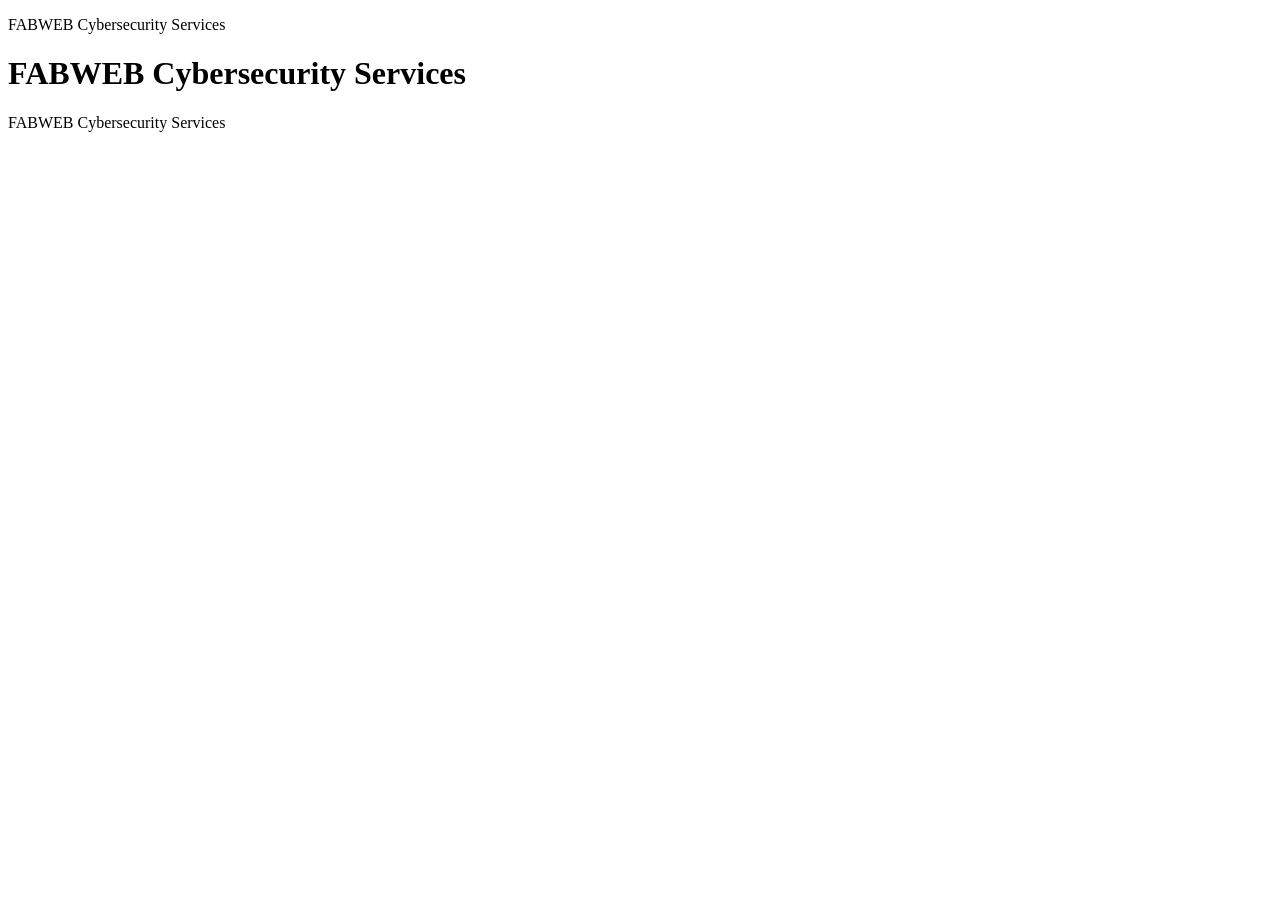
==== index.html @ 827e3383 "Create base structure for home and application pages" ====
<!DOCTYPE html>
<html lang="en">
<head>
  <meta charset="utf-8">
  <meta name="viewport" content="width=device-width, initial-scale=1">

  <title>FABWEB Cybersecurity Services | Home</title>

  <link rel="stylesheet" href="styles/styles.css">
  <link rel="stylesheet" href="styles/layout.css">
</head>

<body>

  <header>
    <p>FABWEB Cybersecurity Services</p>
  </header>

  <main>
    <h1>FABWEB Cybersecurity Services</h1>
  </main>

  <footer>
    <p>FABWEB Cybersecurity Services</p>
  </footer>

</body>
</html>
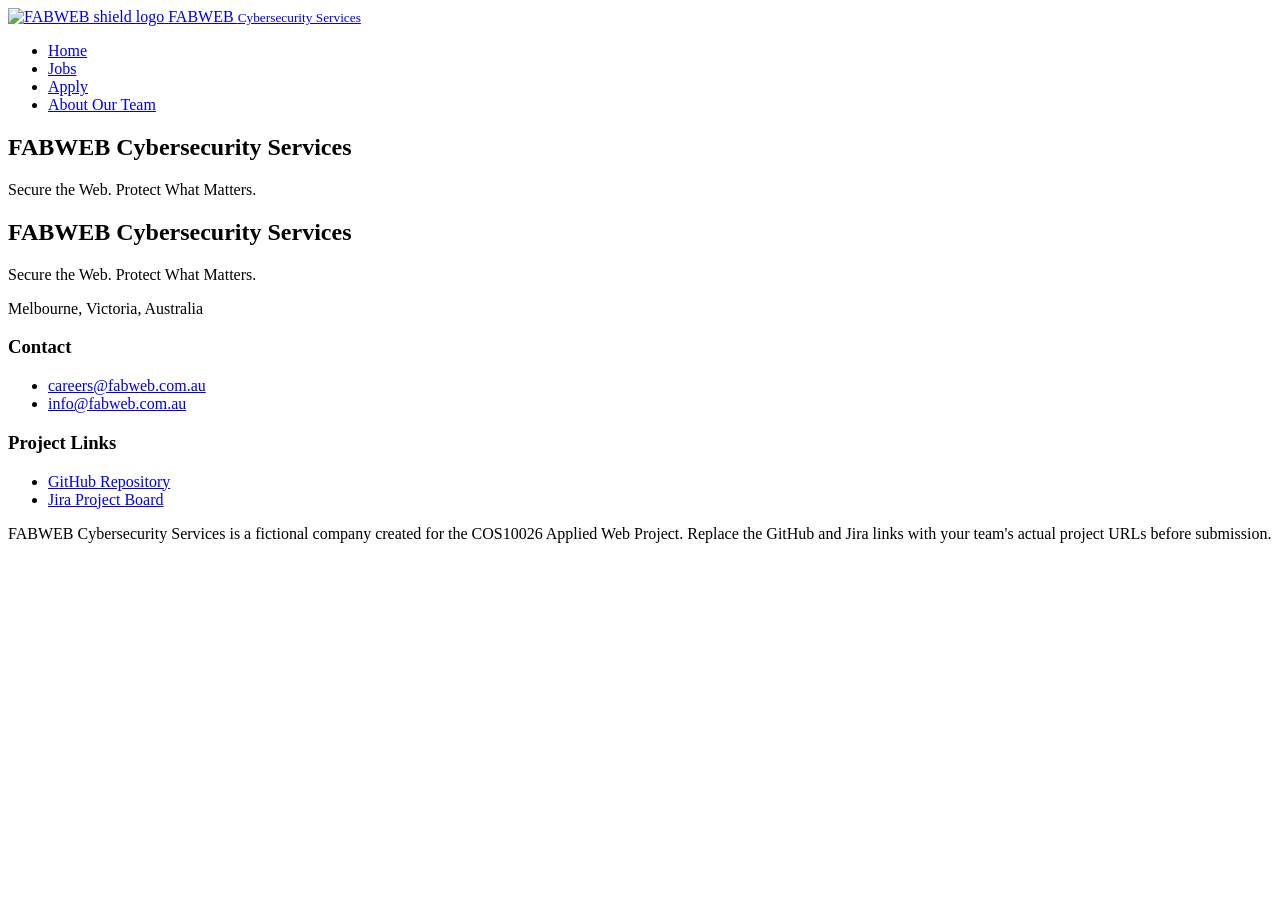
==== commit 5489e78a: "add shared FABWEB navigation header and footer" ====
--- a/index.html
+++ b/index.html
@@ -3,26 +3,67 @@
 <head>
   <meta charset="utf-8">
   <meta name="viewport" content="width=device-width, initial-scale=1">
-
+  <meta name="description" content="FABWEB Cybersecurity Services recruitment website for cybersecurity careers in Melbourne.">
   <title>FABWEB Cybersecurity Services | Home</title>
-
   <link rel="stylesheet" href="styles/styles.css">
   <link rel="stylesheet" href="styles/layout.css">
 </head>
+<body>
+  <header class="site-header">
+    <div class="container header-inner">
+      <a class="brand" href="index.html" aria-label="FABWEB Cybersecurity Services home">
+        <img src="assets/logo.svg" alt="FABWEB shield logo">
+        <span class="brand-text">FABWEB <small>Cybersecurity Services</small></span>
+      </a>
 
-<body>
-
-  <header>
-    <p>FABWEB Cybersecurity Services</p>
+      <nav class="primary-nav" aria-label="Primary navigation">
+        <ul>
+          <li><a href="index.html" aria-current="page">Home</a></li>
+          <li><a href="jobs.html">Jobs</a></li>
+          <li><a href="apply.html">Apply</a></li>
+          <li><a href="about.html">About Our Team</a></li>
+        </ul>
+      </nav>
+    </div>
   </header>
 
-  <main>
-    <h1>FABWEB Cybersecurity Services</h1>
+  <main id="main-content">
+    <section class="section">
+      <div class="container">
+        <h1>FABWEB Cybersecurity Services</h1>
+        <p>Secure the Web. Protect What Matters.</p>
+      </div>
+    </section>
   </main>
 
-  <footer>
-    <p>FABWEB Cybersecurity Services</p>
+  <footer class="site-footer">
+    <div class="container">
+      <div class="footer-grid">
+        <section>
+          <h2>FABWEB Cybersecurity Services</h2>
+          <p>Secure the Web. Protect What Matters.</p>
+          <p>Melbourne, Victoria, Australia</p>
+        </section>
+
+        <section>
+          <h3>Contact</h3>
+          <ul>
+            <li><a href="mailto:careers@fabweb.com.au">careers@fabweb.com.au</a></li>
+            <li><a href="mailto:info@fabweb.com.au">info@fabweb.com.au</a></li>
+          </ul>
+        </section>
+
+        <section>
+          <h3>Project Links</h3>
+          <ul>
+            <li><a href="https://github.com/" target="_blank" rel="noopener">GitHub Repository</a></li>
+            <li><a href="https://www.atlassian.com/software/jira" target="_blank" rel="noopener">Jira Project Board</a></li>
+          </ul>
+        </section>
+      </div>
+
+      <p class="footer-note">FABWEB Cybersecurity Services is a fictional company created for the COS10026 Applied Web Project. Replace the GitHub and Jira links with your team's actual project URLs before submission.</p>
+    </div>
   </footer>
-
 </body>
-</html>+</html>
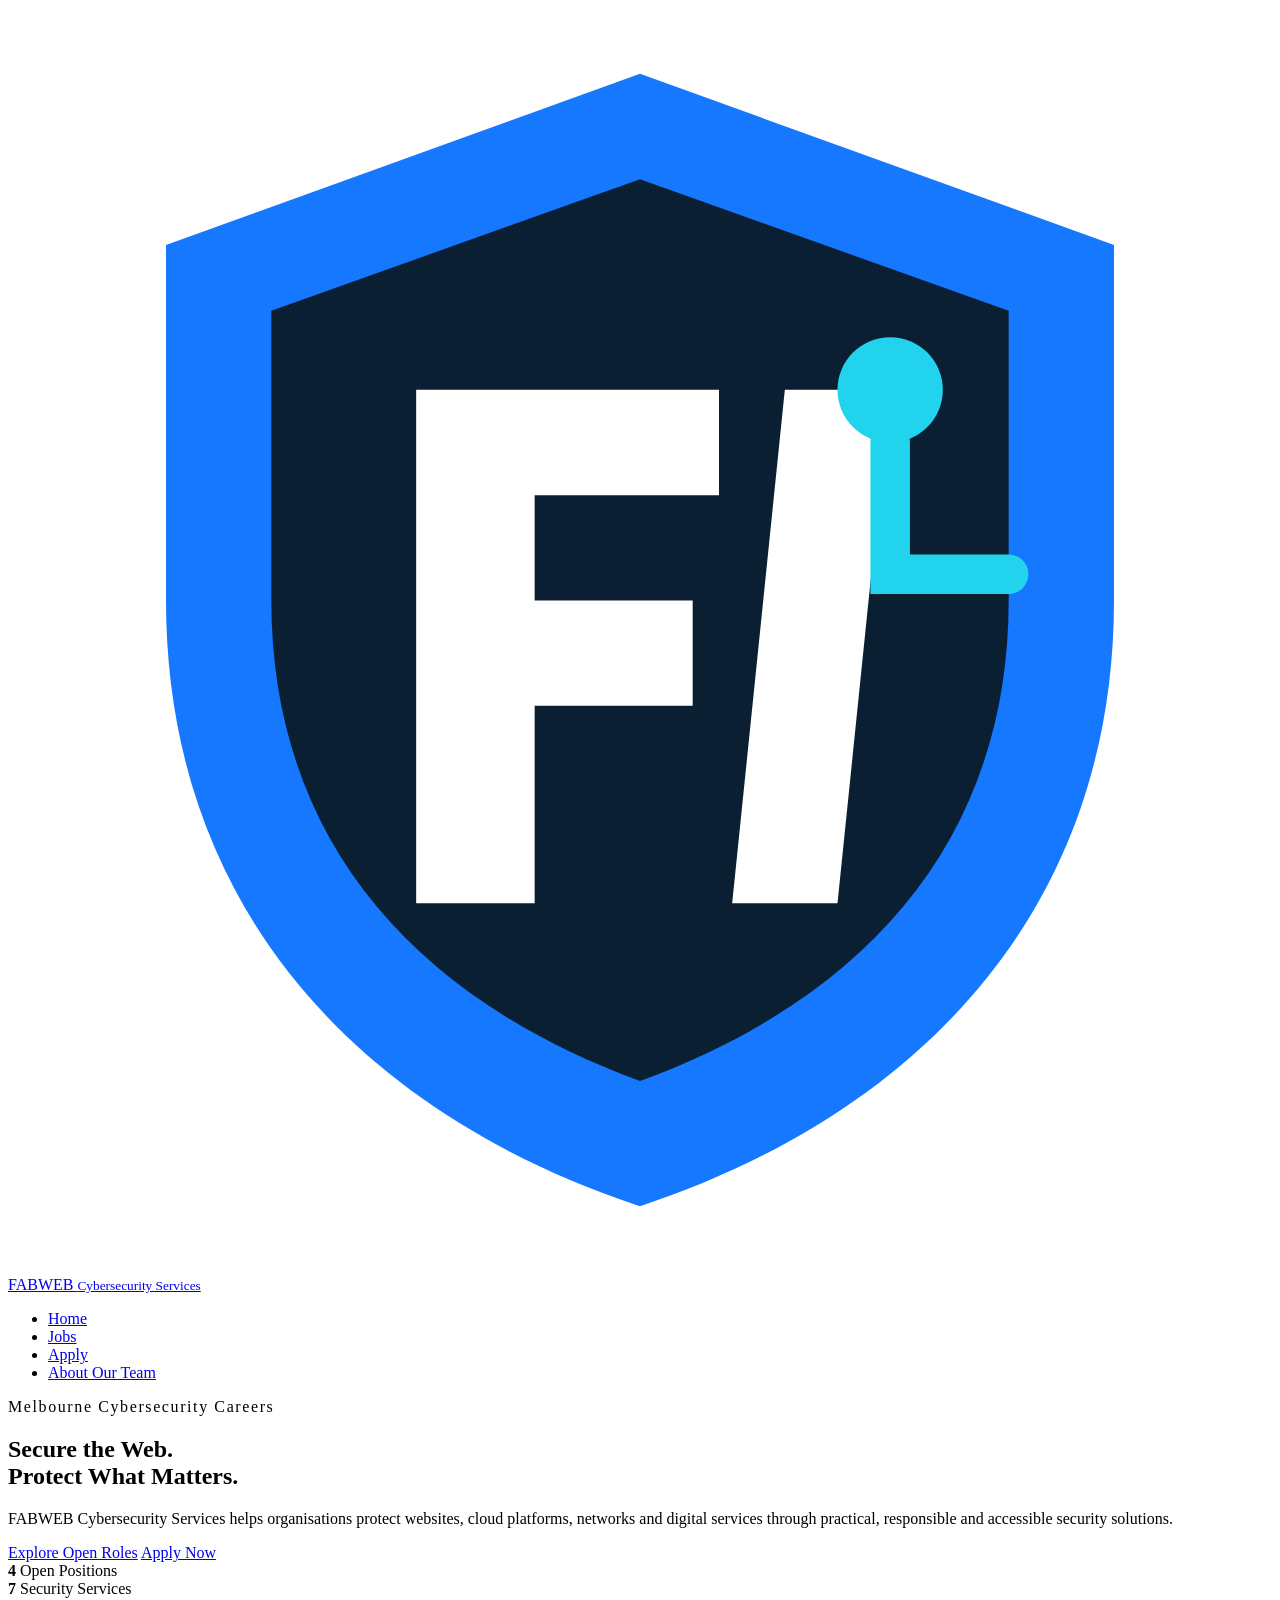
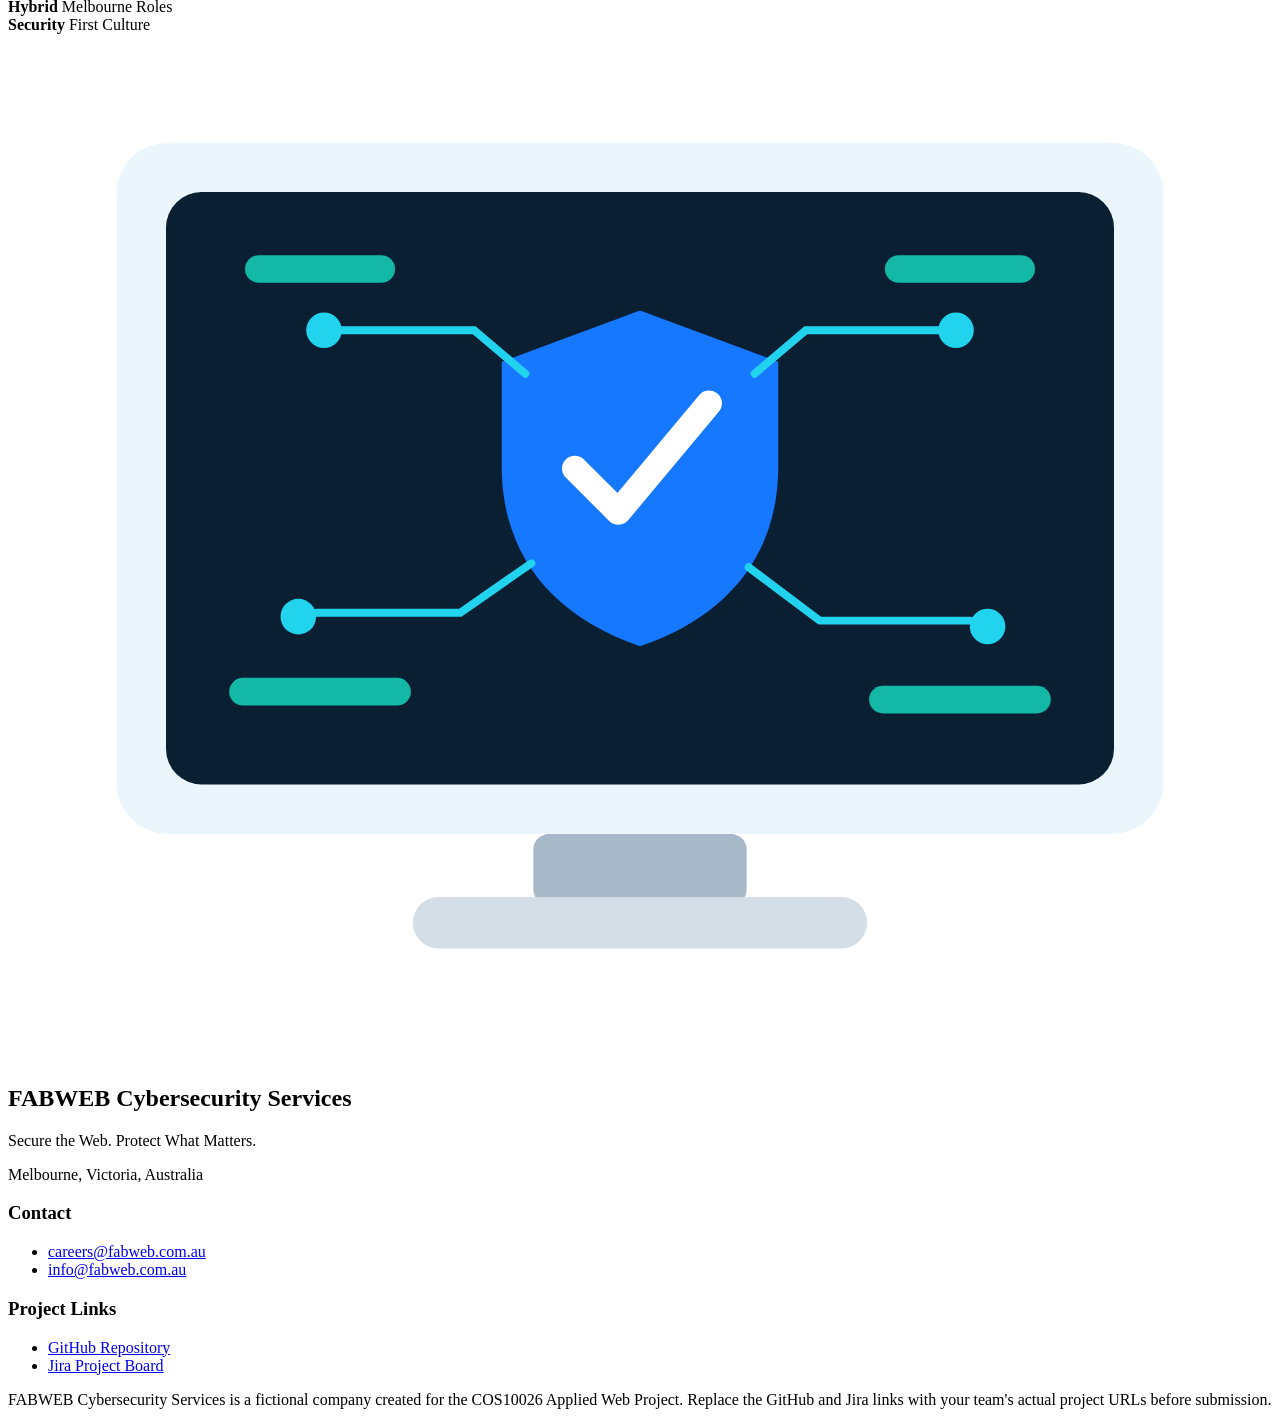
==== commit 816ba79d: "build FABWEB homepage hero, logo, base structure for css files and recruitment introduction" ====
--- a/index.html
+++ b/index.html
@@ -7,6 +7,10 @@
   <title>FABWEB Cybersecurity Services | Home</title>
   <link rel="stylesheet" href="styles/styles.css">
   <link rel="stylesheet" href="styles/layout.css">
+  <style>
+    /* Embedded CSS demonstration required by the assessment. */
+    .home-highlight { border-top: 4px solid #22D3EE; }
+  </style>
 </head>
 <body>
   <header class="site-header">
@@ -28,10 +32,29 @@
   </header>
 
   <main id="main-content">
-    <section class="section">
-      <div class="container">
-        <h1>FABWEB Cybersecurity Services</h1>
-        <p>Secure the Web. Protect What Matters.</p>
+    <section class="hero" aria-labelledby="hero-title">
+      <div class="container hero-grid">
+        <div class="hero-content">
+          <p class="eyebrow" style="letter-spacing: 0.1em;">Melbourne Cybersecurity Careers</p>
+          <h1 id="hero-title">Secure the Web.<br>Protect What Matters.</h1>
+          <p>FABWEB Cybersecurity Services helps organisations protect websites, cloud platforms, networks and digital services through practical, responsible and accessible security solutions.</p>
+
+          <div class="hero-actions">
+            <a class="button" href="jobs.html">Explore Open Roles</a>
+            <a class="button secondary" href="apply.html">Apply Now</a>
+          </div>
+
+          <div class="stats" aria-label="FABWEB recruitment highlights">
+            <div class="stat"><strong>4</strong> Open Positions</div>
+            <div class="stat"><strong>7</strong> Security Services</div>
+            <div class="stat"><strong>Hybrid</strong> Melbourne Roles</div>
+            <div class="stat"><strong>Security</strong> First Culture</div>
+          </div>
+        </div>
+
+        <div class="hero-visual">
+          <img src="assets/hero-cybersecurity.svg" alt="Cybersecurity monitor showing a shield and connected security nodes">
+        </div>
       </div>
     </section>
   </main>
--- a/styles/styles.css
+++ b/styles/styles.css
@@ -0,0 +1,34 @@
+/*
+  FABWEB Cybersecurity Services — styles.css
+  Visual styles: colours, typography, borders, backgrounds and effects.
+*/
+
+/* =========================================================
+   1. GENERAL
+   ========================================================= */
+
+
+
+/* =========================================================
+   2. INDEX.HTML ONLY
+   ========================================================= */
+
+
+
+/* =========================================================
+   3. JOBS.HTML ONLY
+   ========================================================= */
+
+
+
+/* =========================================================
+   4. APPLY.HTML ONLY
+   ========================================================= */
+
+
+
+/* =========================================================
+   5. ABOUT.HTML ONLY
+   ========================================================= */
+
+
--- a/styles/layout.css
+++ b/styles/layout.css
@@ -0,0 +1,34 @@
+/*
+  FABWEB Cybersecurity Services — layout.css
+  Layout styles: sizing, spacing, positioning, Grid/Flexbox and responsive rules.
+*/
+
+/* =========================================================
+   1. GENERAL
+   ========================================================= */
+
+
+
+/* =========================================================
+   2. INDEX.HTML ONLY
+   ========================================================= */
+
+
+
+/* =========================================================
+   3. JOBS.HTML ONLY
+   ========================================================= */
+
+
+
+/* =========================================================
+   4. APPLY.HTML ONLY
+   ========================================================= */
+
+
+
+/* =========================================================
+   5. ABOUT.HTML ONLY
+   ========================================================= */
+
+
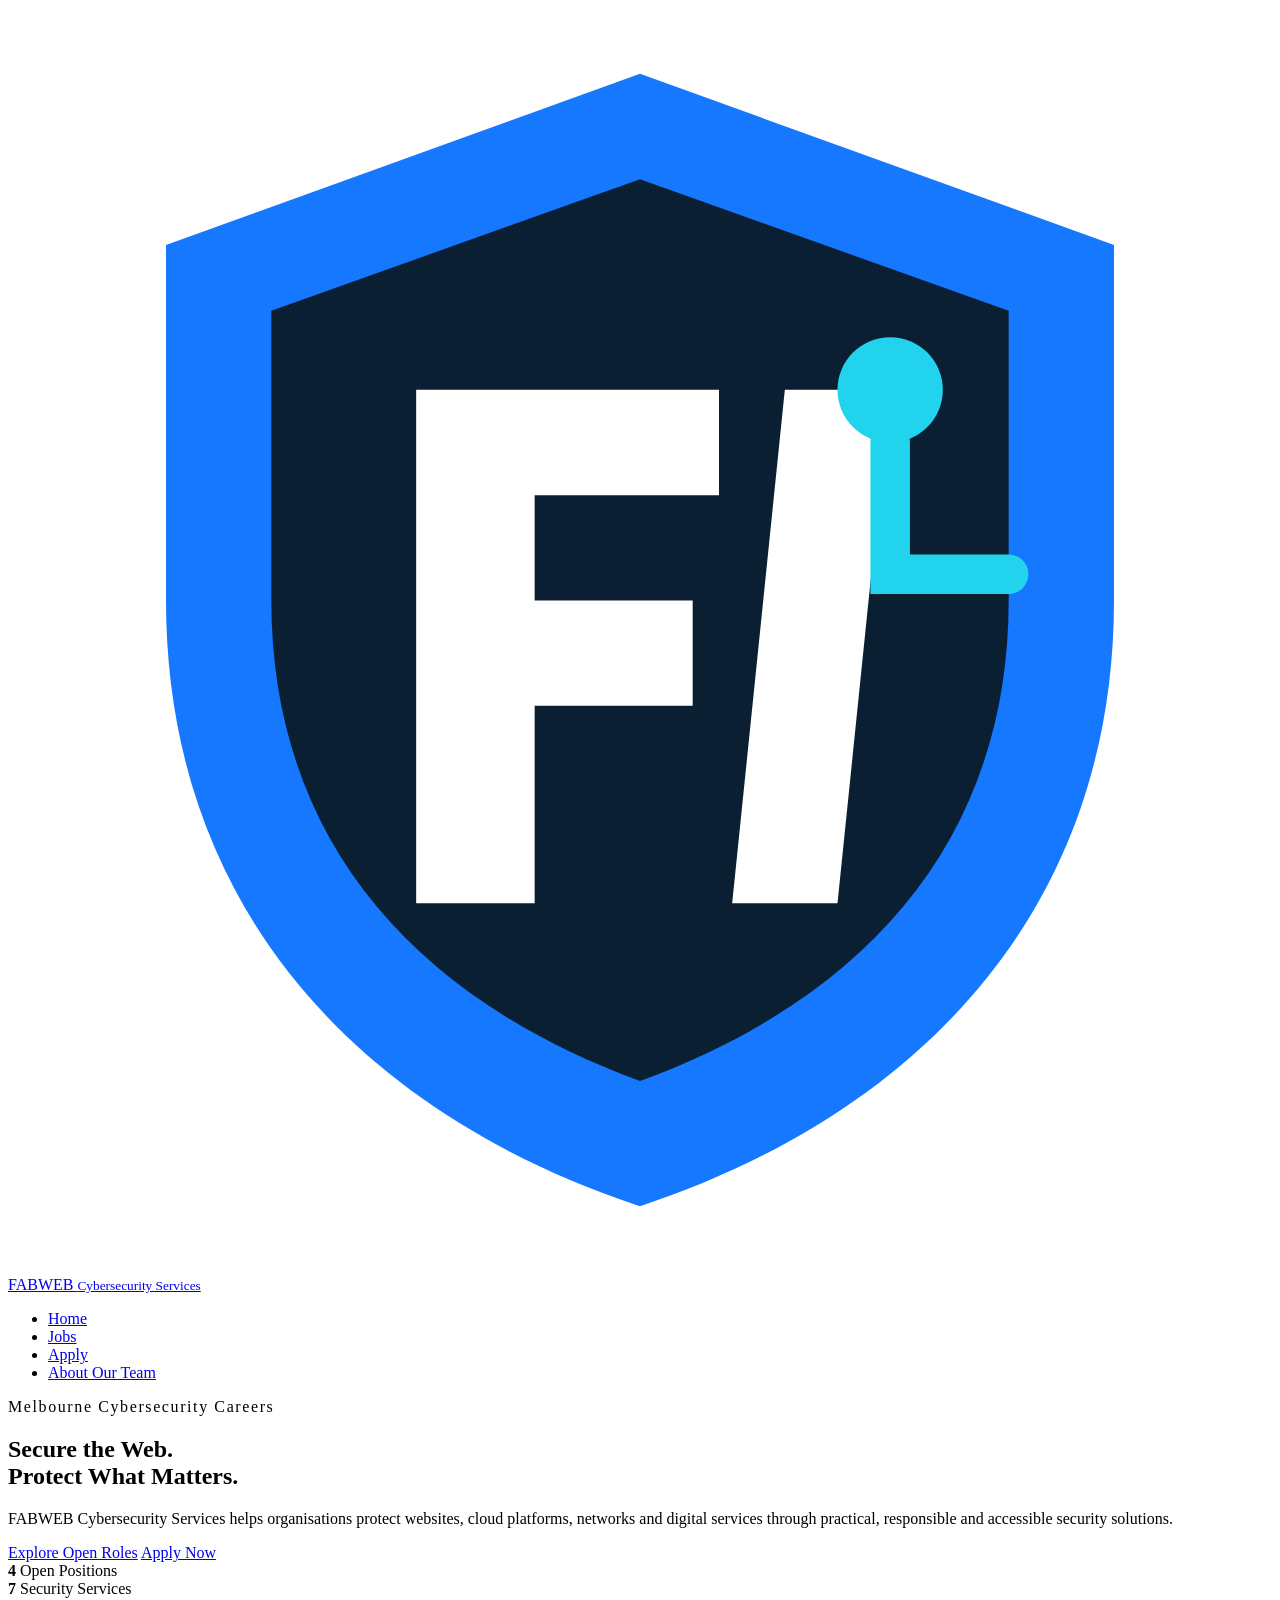
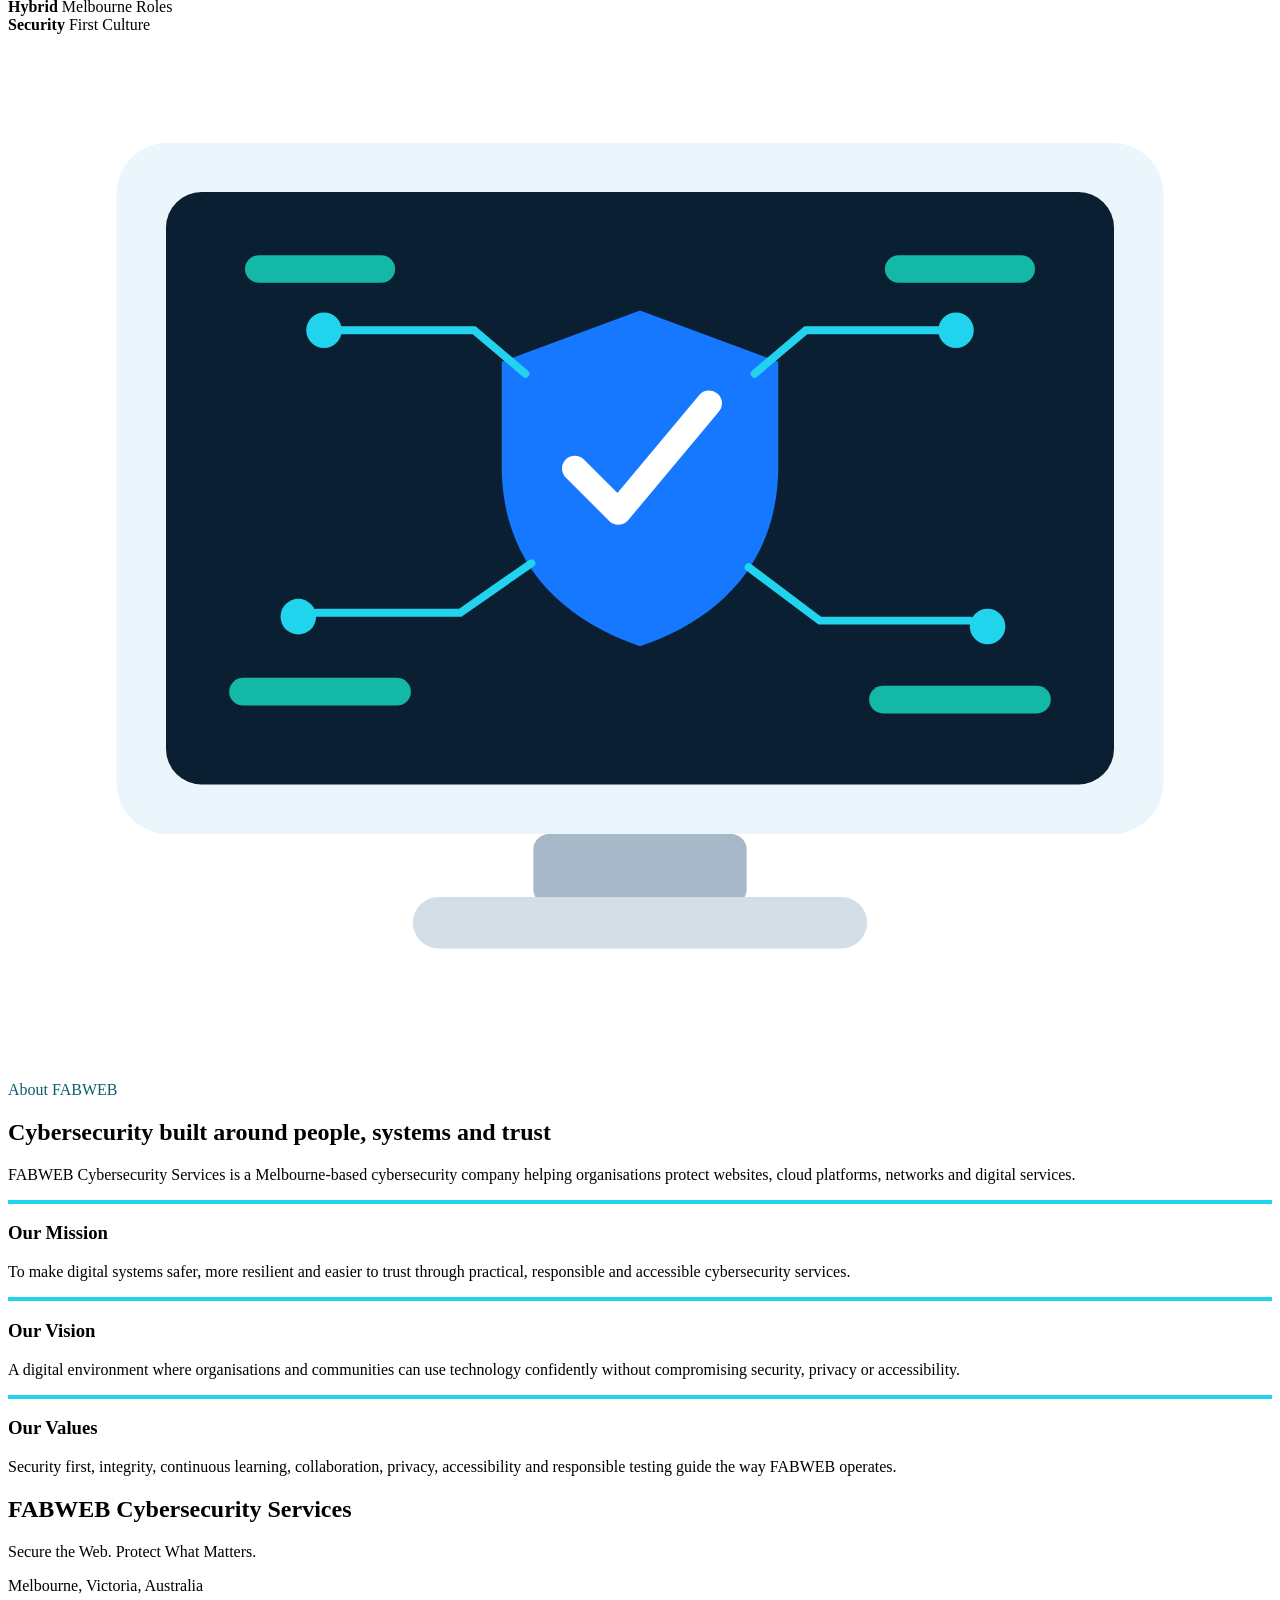
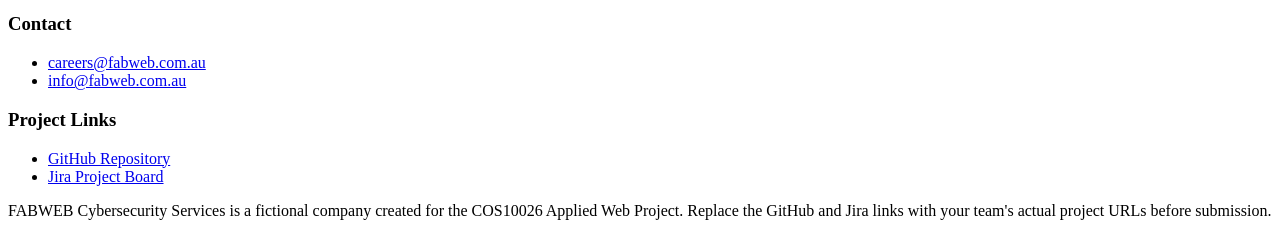
==== commit fe3138a6: "add FABWEB company mission vision and core values" ====
--- a/index.html
+++ b/index.html
@@ -57,6 +57,33 @@
         </div>
       </div>
     </section>
+
+    <section class="section" aria-labelledby="about-fabweb-title">
+      <div class="container">
+        <div class="section-heading">
+          <p class="eyebrow" style="color: #0B5E6B;">About FABWEB</p>
+          <h2 id="about-fabweb-title">Cybersecurity built around people, systems and trust</h2>
+          <p>FABWEB Cybersecurity Services is a Melbourne-based cybersecurity company helping organisations protect websites, cloud platforms, networks and digital services.</p>
+        </div>
+
+        <div class="cards">
+          <article class="card home-highlight">
+            <h3>Our Mission</h3>
+            <p>To make digital systems safer, more resilient and easier to trust through practical, responsible and accessible cybersecurity services.</p>
+          </article>
+
+          <article class="card home-highlight">
+            <h3>Our Vision</h3>
+            <p>A digital environment where organisations and communities can use technology confidently without compromising security, privacy or accessibility.</p>
+          </article>
+
+          <article class="card home-highlight">
+            <h3>Our Values</h3>
+            <p>Security first, integrity, continuous learning, collaboration, privacy, accessibility and responsible testing guide the way FABWEB operates.</p>
+          </article>
+        </div>
+      </div>
+    </section>
   </main>
 
   <footer class="site-footer">
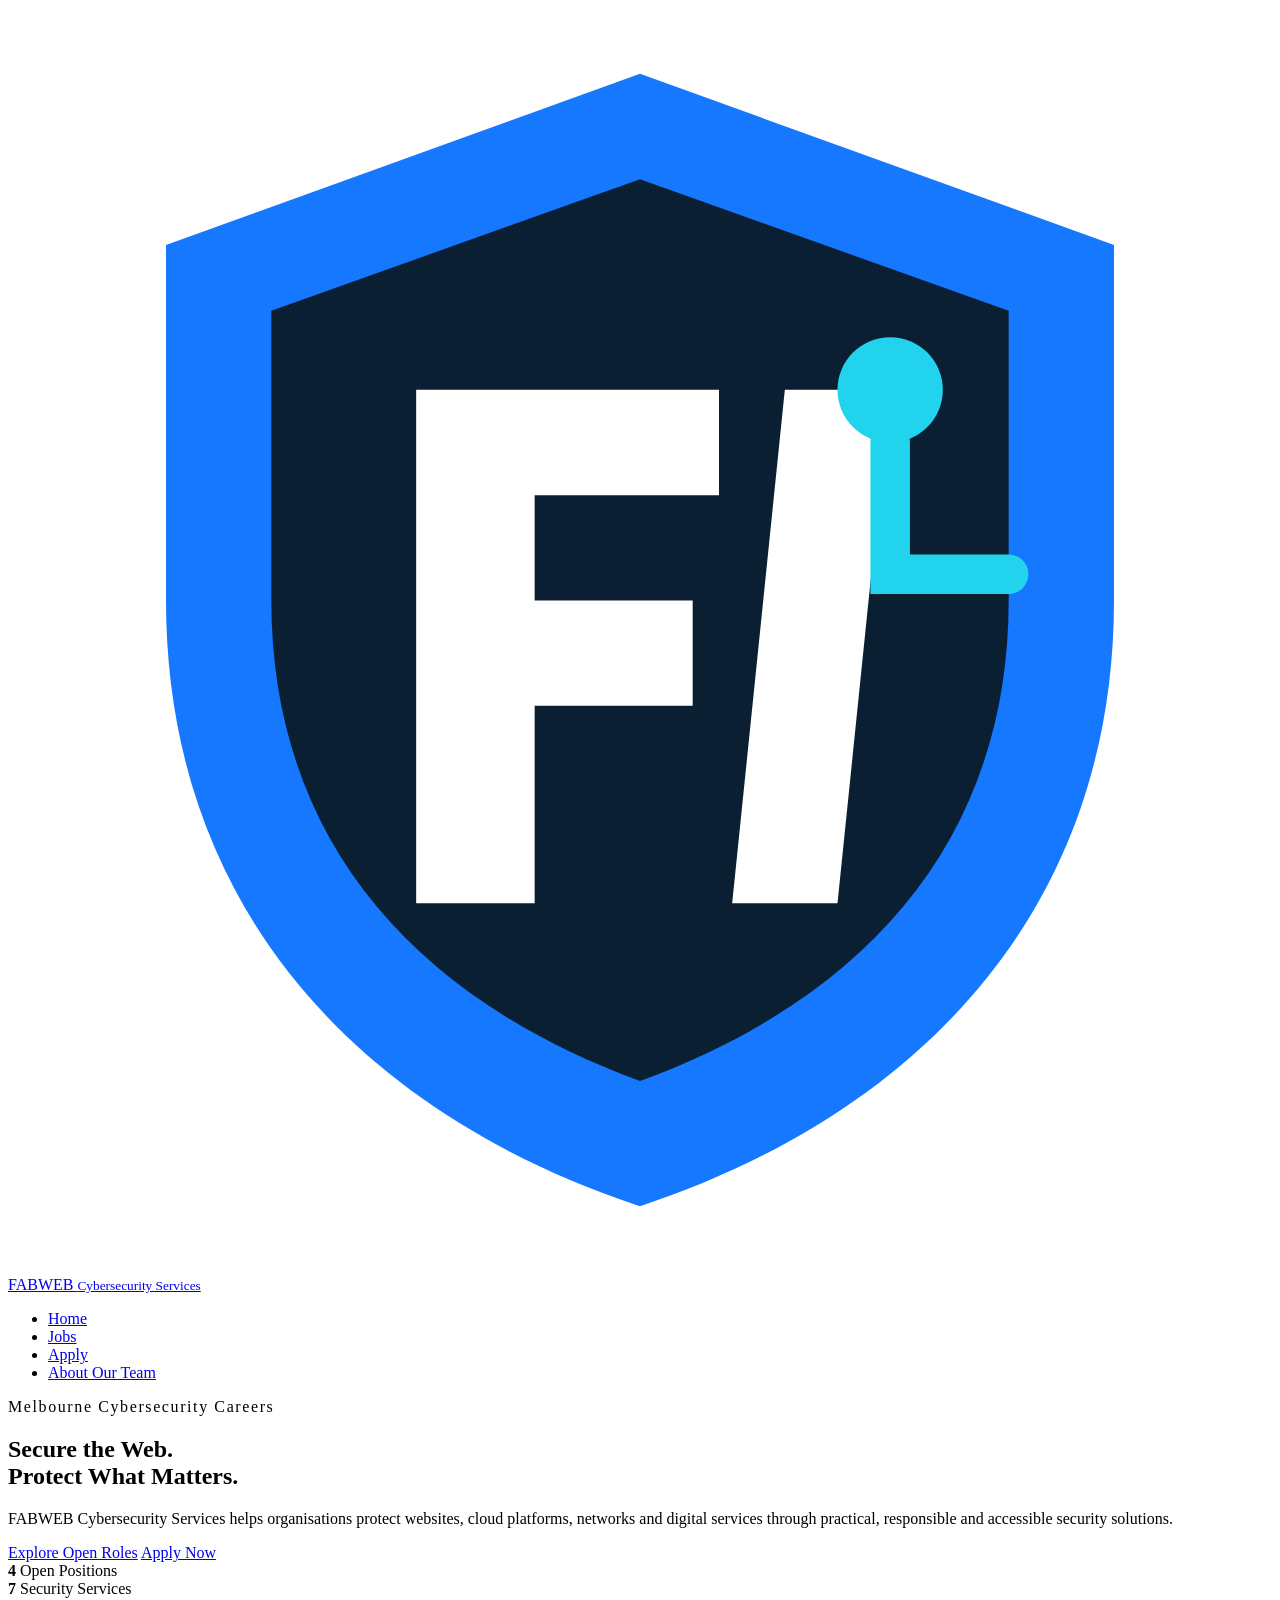
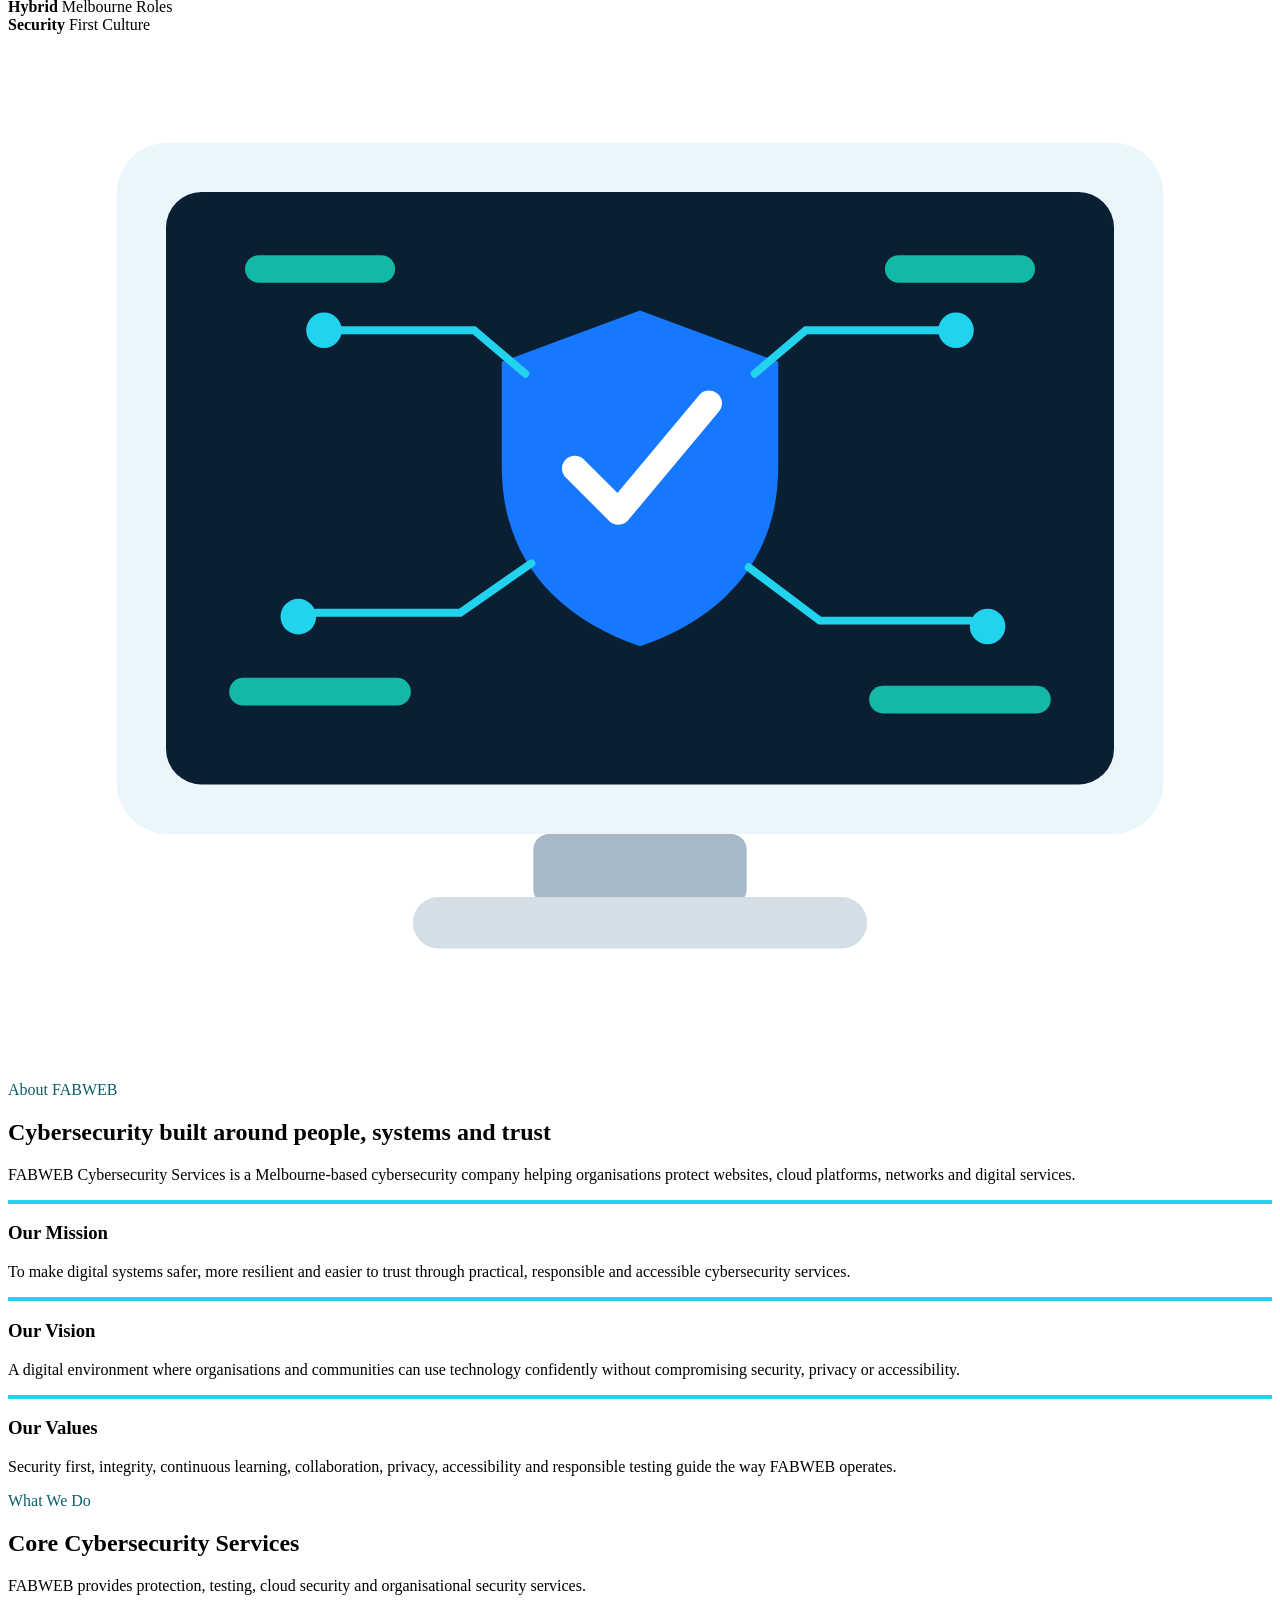
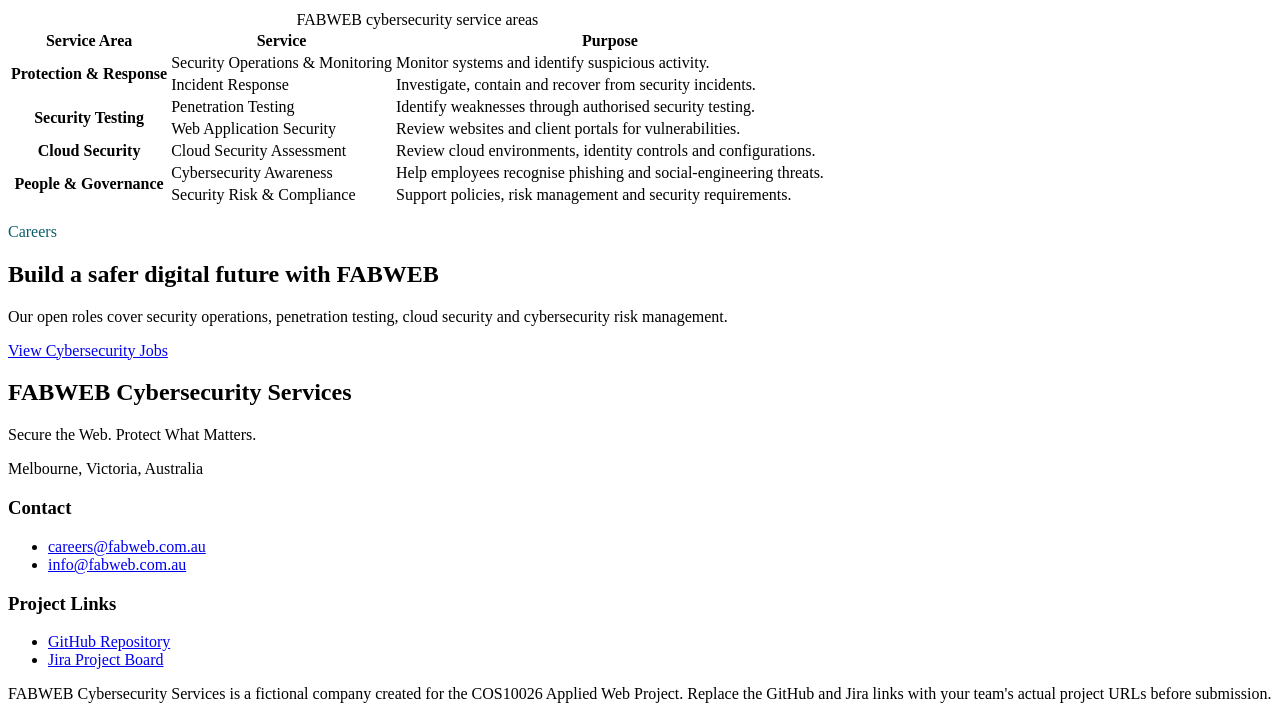
==== commit 96bceffa: "add cybersecurity services table and careers section" ====
--- a/index.html
+++ b/index.html
@@ -84,6 +84,74 @@
         </div>
       </div>
     </section>
+
+    <section class="section alt" aria-labelledby="services-title">
+      <div class="container">
+        <div class="section-heading">
+          <p class="eyebrow" style="color: #0B5E6B;">What We Do</p>
+          <h2 id="services-title">Core Cybersecurity Services</h2>
+          <p>FABWEB provides protection, testing, cloud security and organisational security services.</p>
+        </div>
+
+        <div class="table-wrap">
+          <table>
+            <caption>FABWEB cybersecurity service areas</caption>
+            <thead>
+              <tr>
+                <th scope="col">Service Area</th>
+                <th scope="col">Service</th>
+                <th scope="col">Purpose</th>
+              </tr>
+            </thead>
+            <tbody>
+              <tr>
+                <th scope="rowgroup" rowspan="2">Protection &amp; Response</th>
+                <td>Security Operations &amp; Monitoring</td>
+                <td>Monitor systems and identify suspicious activity.</td>
+              </tr>
+              <tr>
+                <td>Incident Response</td>
+                <td>Investigate, contain and recover from security incidents.</td>
+              </tr>
+              <tr>
+                <th scope="rowgroup" rowspan="2">Security Testing</th>
+                <td>Penetration Testing</td>
+                <td>Identify weaknesses through authorised security testing.</td>
+              </tr>
+              <tr>
+                <td>Web Application Security</td>
+                <td>Review websites and client portals for vulnerabilities.</td>
+              </tr>
+              <tr>
+                <th scope="row">Cloud Security</th>
+                <td>Cloud Security Assessment</td>
+                <td>Review cloud environments, identity controls and configurations.</td>
+              </tr>
+              <tr>
+                <th scope="rowgroup" rowspan="2">People &amp; Governance</th>
+                <td>Cybersecurity Awareness</td>
+                <td>Help employees recognise phishing and social-engineering threats.</td>
+              </tr>
+              <tr>
+                <td>Security Risk &amp; Compliance</td>
+                <td>Support policies, risk management and security requirements.</td>
+              </tr>
+            </tbody>
+          </table>
+        </div>
+      </div>
+    </section>
+
+    <section class="section" aria-labelledby="careers-title">
+      <div class="container">
+        <div class="section-heading">
+          <p class="eyebrow" style="color: #0B5E6B;">Careers</p>
+          <h2 id="careers-title">Build a safer digital future with FABWEB</h2>
+          <p>Our open roles cover security operations, penetration testing, cloud security and cybersecurity risk management.</p>
+        </div>
+        <a class="button" href="jobs.html">View Cybersecurity Jobs</a>
+      </div>
+    </section>
   </main>
 
   <footer class="site-footer">
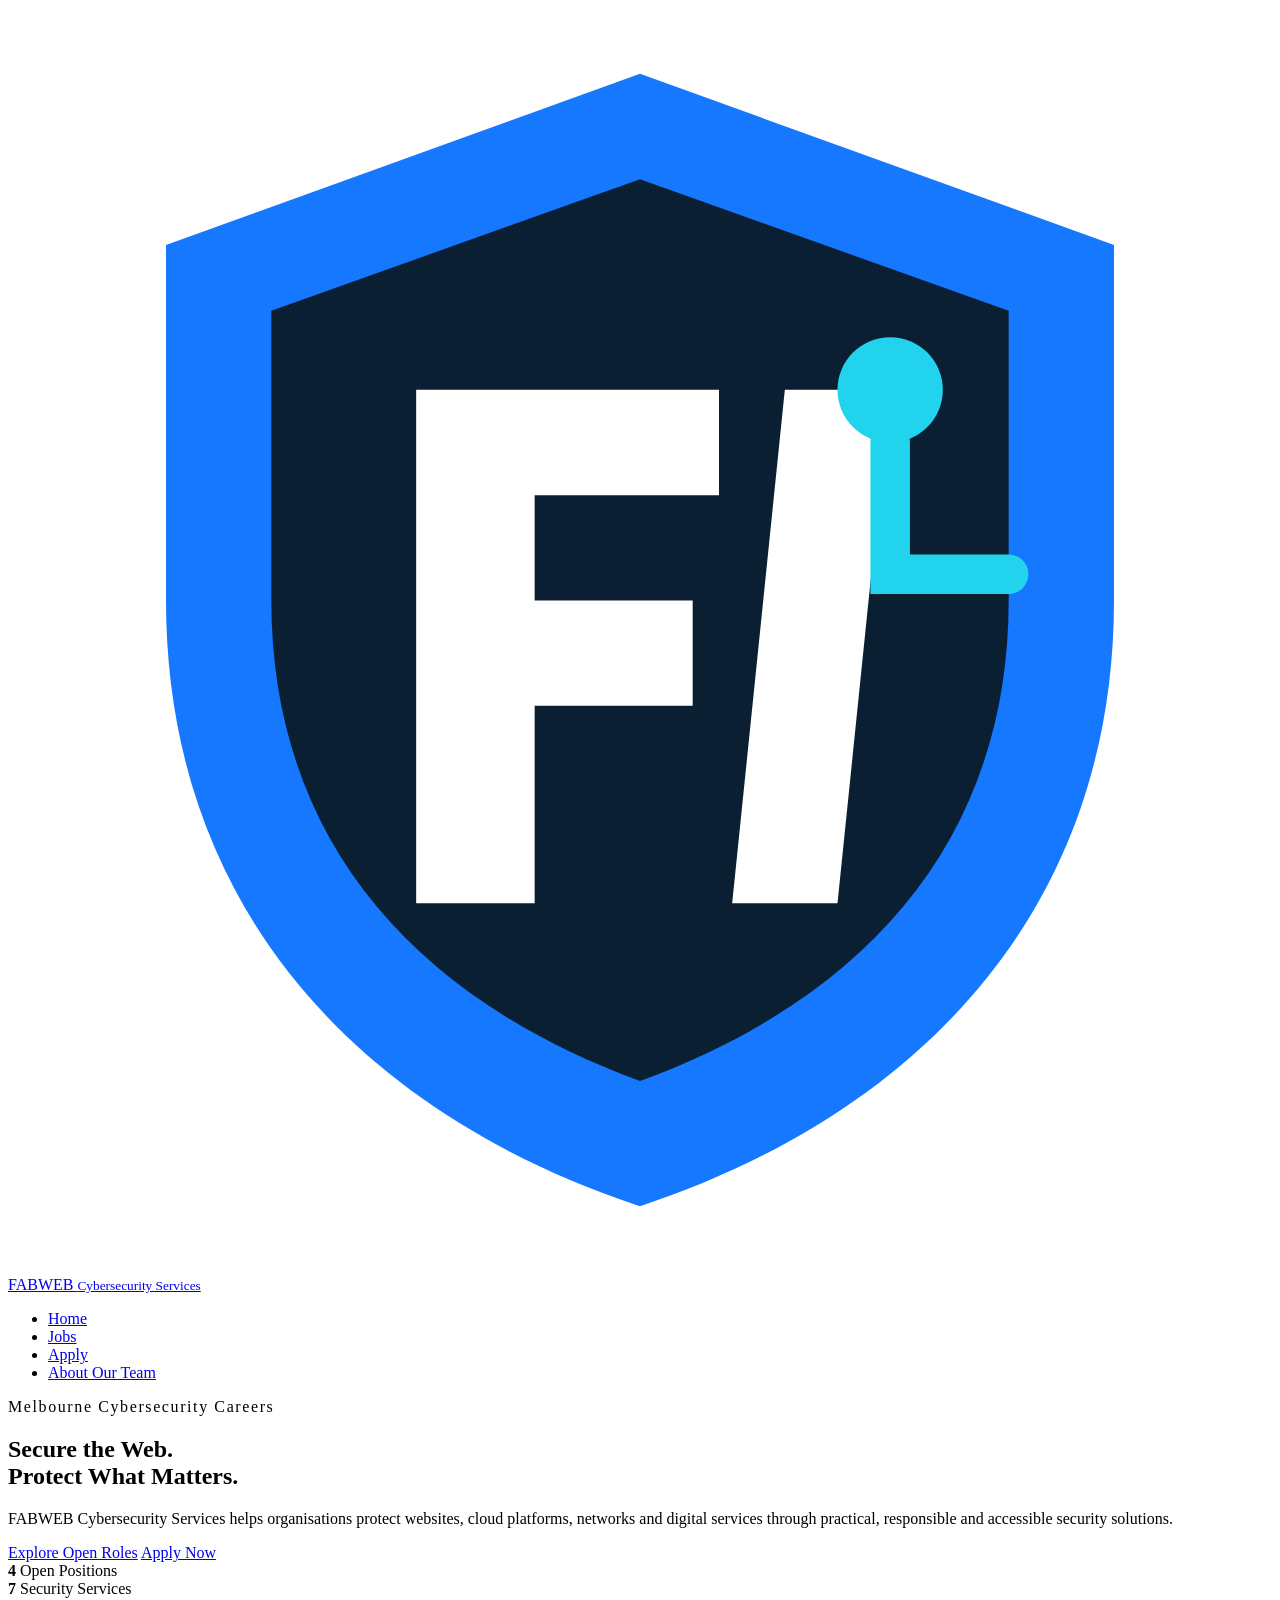
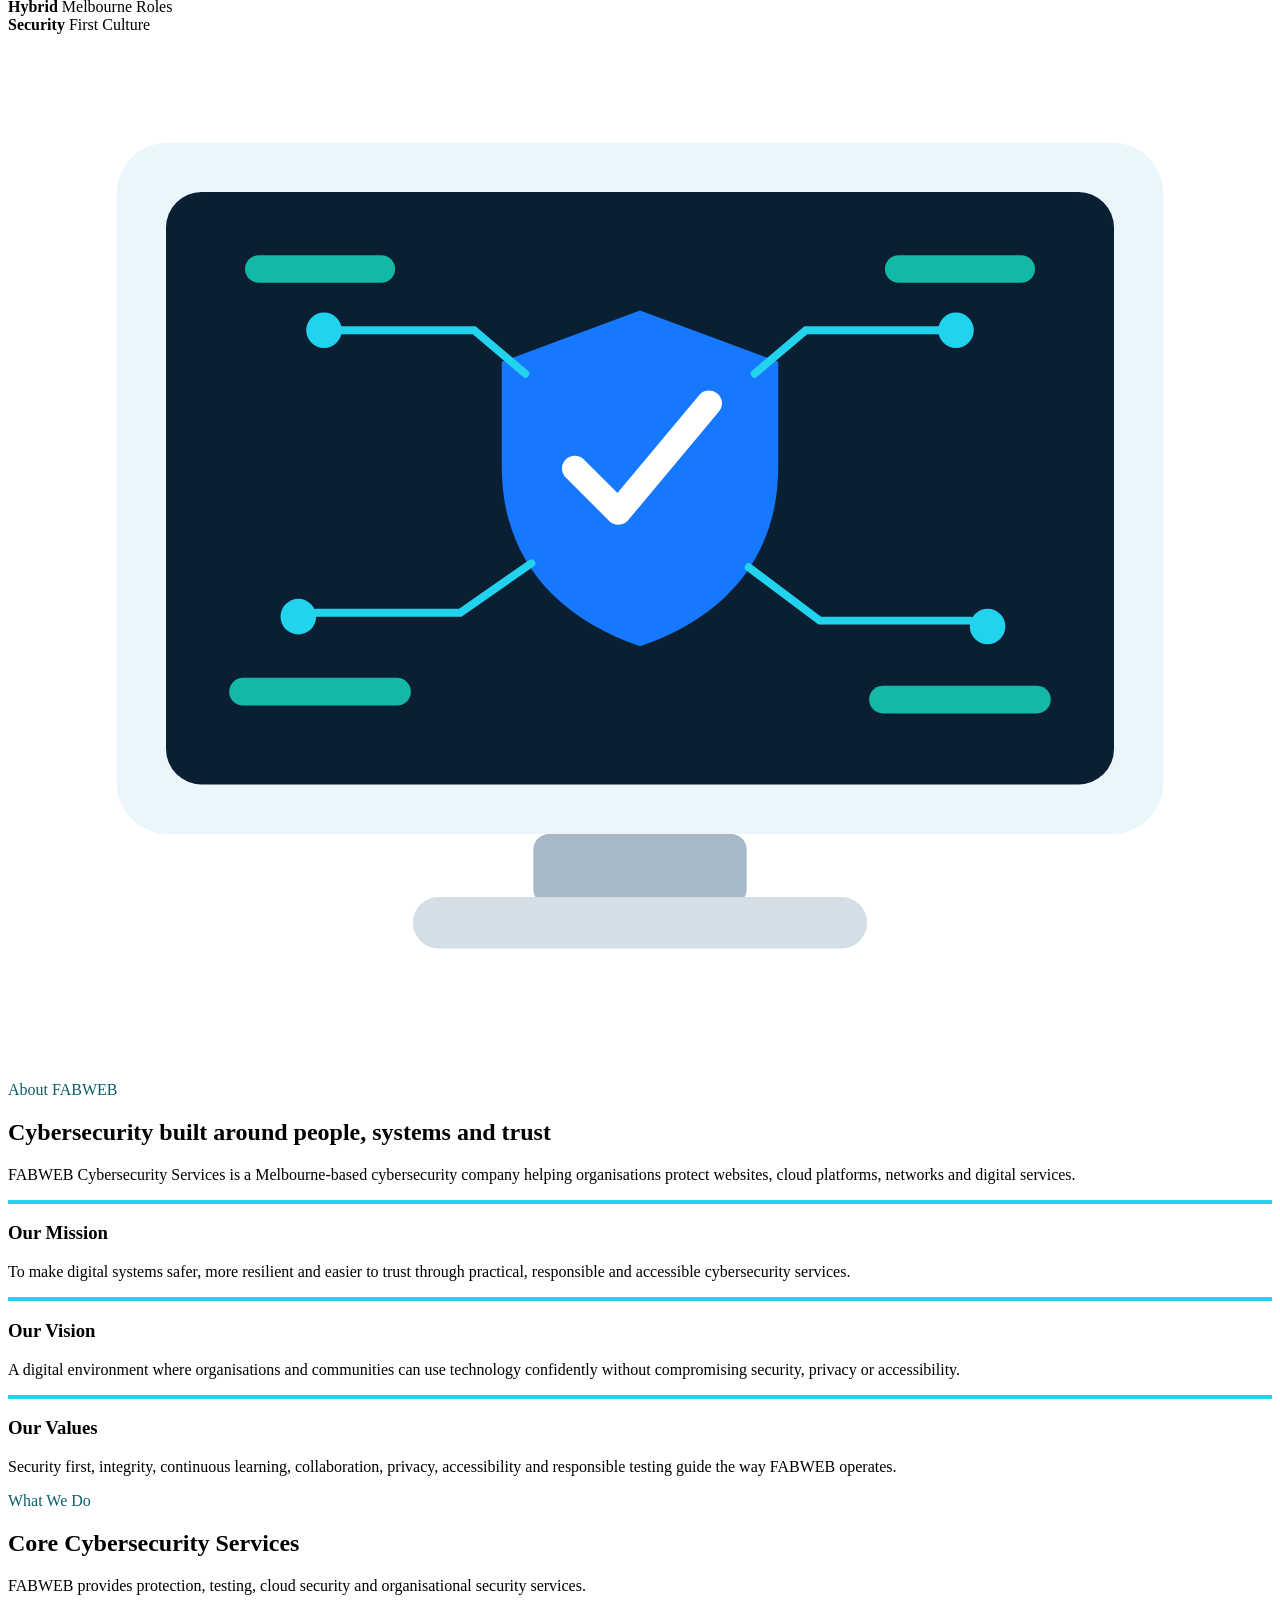
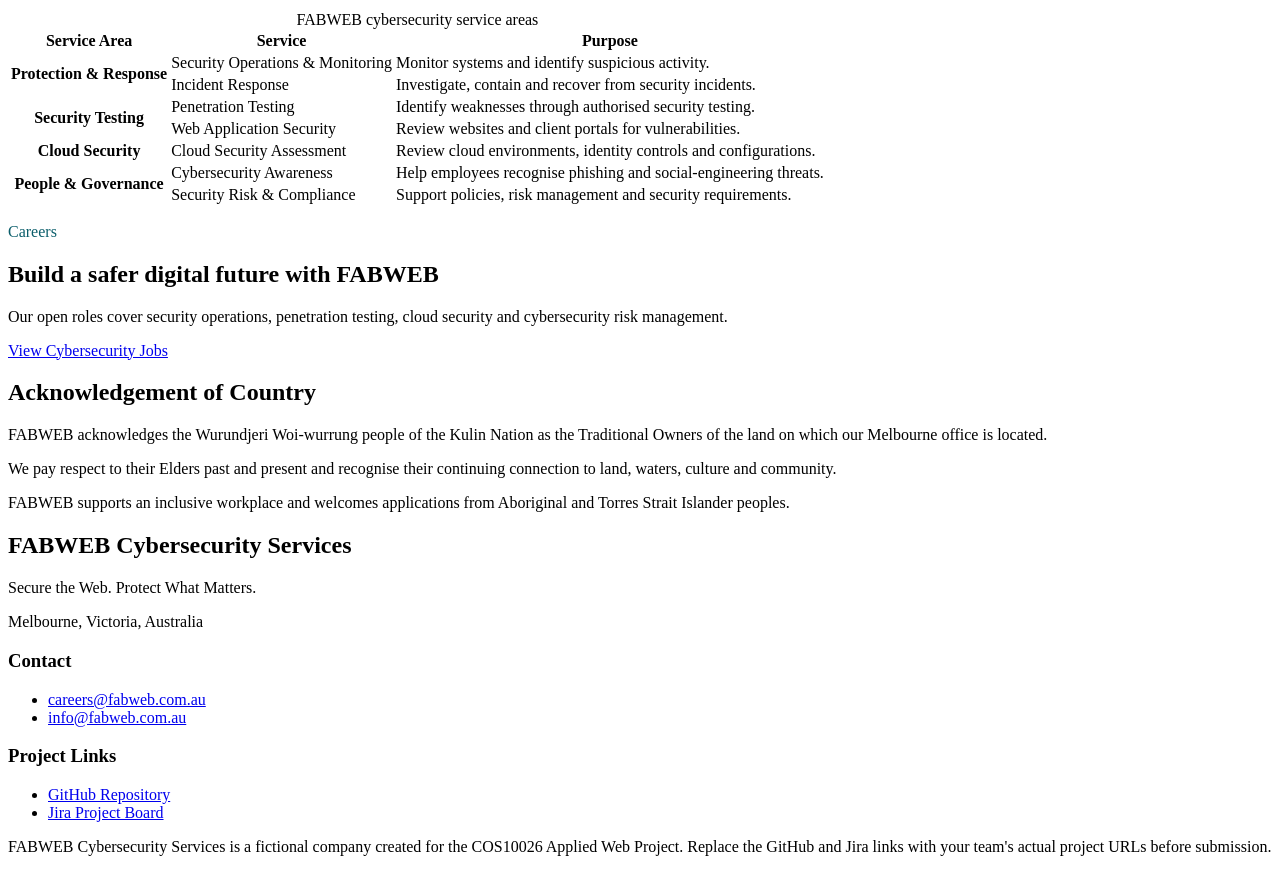
==== commit 6f3406ce: "add acknowledgement of country and inclusive employment statement" ====
--- a/index.html
+++ b/index.html
@@ -152,6 +152,17 @@
         <a class="button" href="jobs.html">View Cybersecurity Jobs</a>
       </div>
     </section>
+
+    <section class="section alt" aria-labelledby="ack-title">
+      <div class="container">
+        <div class="acknowledgement">
+          <h2 id="ack-title">Acknowledgement of Country</h2>
+          <p>FABWEB acknowledges the Wurundjeri Woi-wurrung people of the Kulin Nation as the Traditional Owners of the land on which our Melbourne office is located.</p>
+          <p>We pay respect to their Elders past and present and recognise their continuing connection to land, waters, culture and community.</p>
+          <p>FABWEB supports an inclusive workplace and welcomes applications from Aboriginal and Torres Strait Islander peoples.</p>
+        </div>
+      </div>
+    </section>
   </main>
 
   <footer class="site-footer">
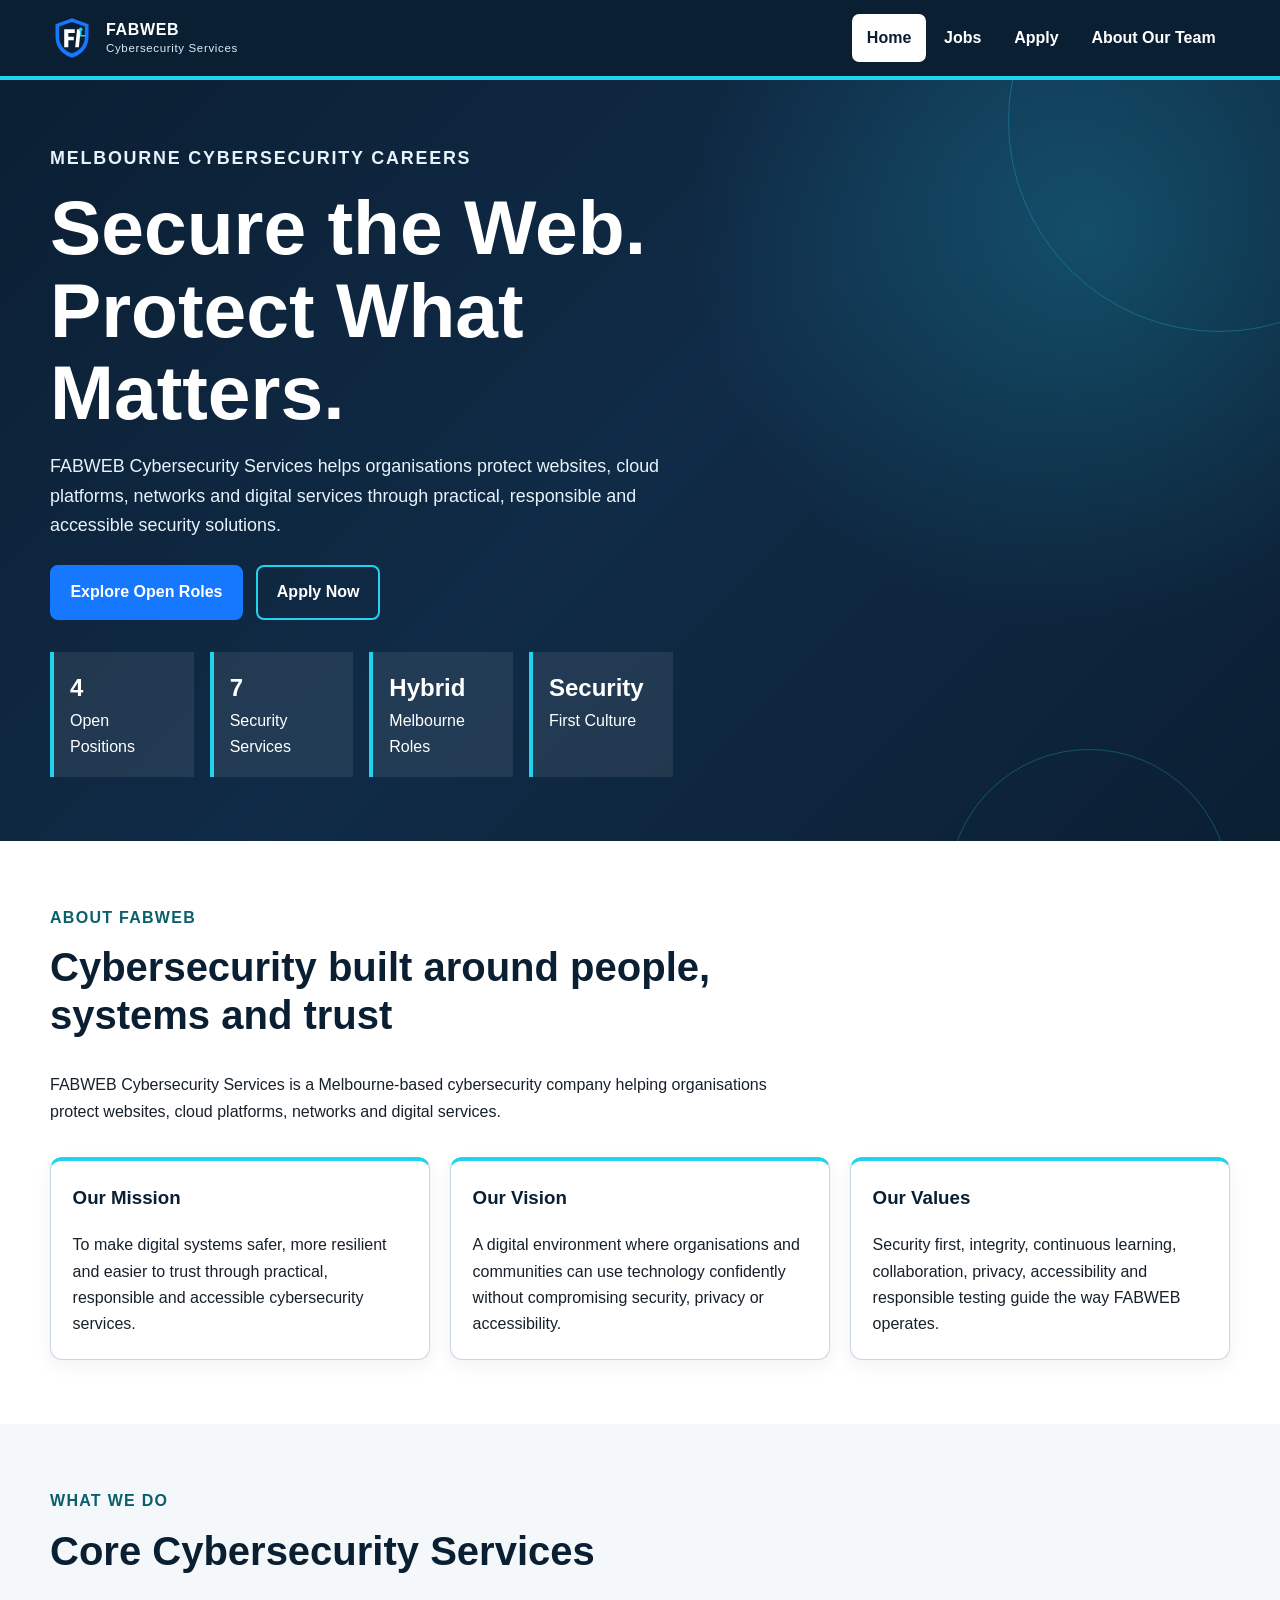
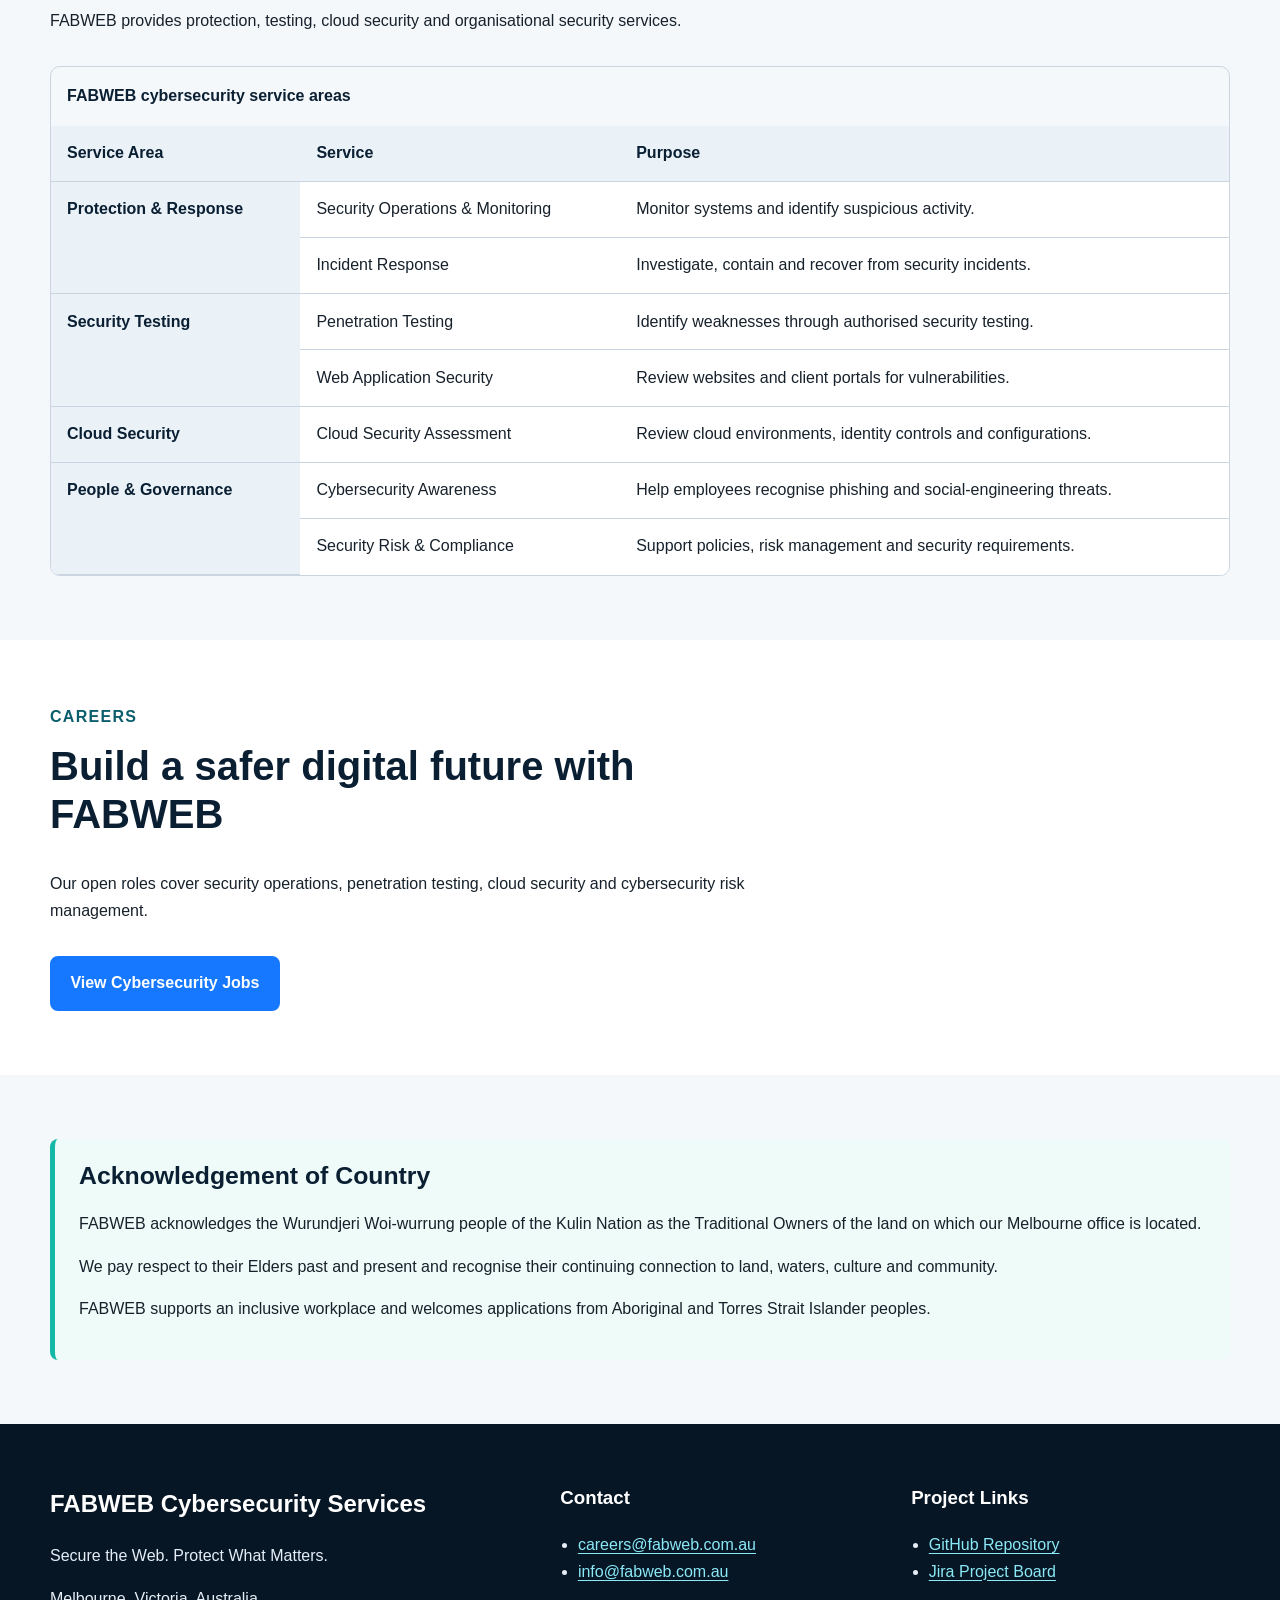
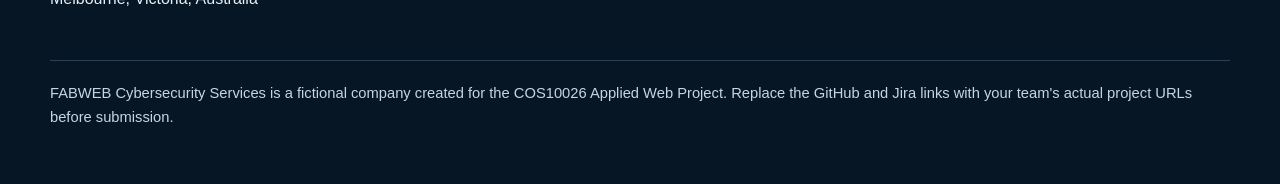
==== commit a67b8b09: "improve accessibility responsiveness and validate home and apply pages" ====
--- a/index.html
+++ b/index.html
@@ -1,18 +1,25 @@
 <!DOCTYPE html>
 <html lang="en">
+
 <head>
   <meta charset="utf-8">
   <meta name="viewport" content="width=device-width, initial-scale=1">
-  <meta name="description" content="FABWEB Cybersecurity Services recruitment website for cybersecurity careers in Melbourne.">
+  <meta name="description"
+    content="FABWEB Cybersecurity Services recruitment website for cybersecurity careers in Melbourne.">
   <title>FABWEB Cybersecurity Services | Home</title>
   <link rel="stylesheet" href="styles/styles.css">
   <link rel="stylesheet" href="styles/layout.css">
   <style>
     /* Embedded CSS demonstration required by the assessment. */
-    .home-highlight { border-top: 4px solid #22D3EE; }
+    .home-highlight {
+      border-top: 4px solid #22D3EE;
+    }
   </style>
 </head>
+
 <body>
+  <a class="skip-link" href="#main-content">Skip to main content</a>
+
   <header class="site-header">
     <div class="container header-inner">
       <a class="brand" href="index.html" aria-label="FABWEB Cybersecurity Services home">
@@ -37,7 +44,8 @@
         <div class="hero-content">
           <p class="eyebrow" style="letter-spacing: 0.1em;">Melbourne Cybersecurity Careers</p>
           <h1 id="hero-title">Secure the Web.<br>Protect What Matters.</h1>
-          <p>FABWEB Cybersecurity Services helps organisations protect websites, cloud platforms, networks and digital services through practical, responsible and accessible security solutions.</p>
+          <p>FABWEB Cybersecurity Services helps organisations protect websites, cloud platforms, networks and digital
+            services through practical, responsible and accessible security solutions.</p>
 
           <div class="hero-actions">
             <a class="button" href="jobs.html">Explore Open Roles</a>
@@ -53,7 +61,8 @@
         </div>
 
         <div class="hero-visual">
-          <img src="assets/hero-cybersecurity.svg" alt="Cybersecurity monitor showing a shield and connected security nodes">
+          <img src="assets/hero-cybersecurity.svg"
+            alt="Cybersecurity monitor showing a shield and connected security nodes">
         </div>
       </div>
     </section>
@@ -63,23 +72,27 @@
         <div class="section-heading">
           <p class="eyebrow" style="color: #0B5E6B;">About FABWEB</p>
           <h2 id="about-fabweb-title">Cybersecurity built around people, systems and trust</h2>
-          <p>FABWEB Cybersecurity Services is a Melbourne-based cybersecurity company helping organisations protect websites, cloud platforms, networks and digital services.</p>
+          <p>FABWEB Cybersecurity Services is a Melbourne-based cybersecurity company helping organisations protect
+            websites, cloud platforms, networks and digital services.</p>
         </div>
 
         <div class="cards">
           <article class="card home-highlight">
             <h3>Our Mission</h3>
-            <p>To make digital systems safer, more resilient and easier to trust through practical, responsible and accessible cybersecurity services.</p>
+            <p>To make digital systems safer, more resilient and easier to trust through practical, responsible and
+              accessible cybersecurity services.</p>
           </article>
 
           <article class="card home-highlight">
             <h3>Our Vision</h3>
-            <p>A digital environment where organisations and communities can use technology confidently without compromising security, privacy or accessibility.</p>
+            <p>A digital environment where organisations and communities can use technology confidently without
+              compromising security, privacy or accessibility.</p>
           </article>
 
           <article class="card home-highlight">
             <h3>Our Values</h3>
-            <p>Security first, integrity, continuous learning, collaboration, privacy, accessibility and responsible testing guide the way FABWEB operates.</p>
+            <p>Security first, integrity, continuous learning, collaboration, privacy, accessibility and responsible
+              testing guide the way FABWEB operates.</p>
           </article>
         </div>
       </div>
@@ -147,7 +160,8 @@
         <div class="section-heading">
           <p class="eyebrow" style="color: #0B5E6B;">Careers</p>
           <h2 id="careers-title">Build a safer digital future with FABWEB</h2>
-          <p>Our open roles cover security operations, penetration testing, cloud security and cybersecurity risk management.</p>
+          <p>Our open roles cover security operations, penetration testing, cloud security and cybersecurity risk
+            management.</p>
         </div>
         <a class="button" href="jobs.html">View Cybersecurity Jobs</a>
       </div>
@@ -157,9 +171,12 @@
       <div class="container">
         <div class="acknowledgement">
           <h2 id="ack-title">Acknowledgement of Country</h2>
-          <p>FABWEB acknowledges the Wurundjeri Woi-wurrung people of the Kulin Nation as the Traditional Owners of the land on which our Melbourne office is located.</p>
-          <p>We pay respect to their Elders past and present and recognise their continuing connection to land, waters, culture and community.</p>
-          <p>FABWEB supports an inclusive workplace and welcomes applications from Aboriginal and Torres Strait Islander peoples.</p>
+          <p>FABWEB acknowledges the Wurundjeri Woi-wurrung people of the Kulin Nation as the Traditional Owners of the
+            land on which our Melbourne office is located.</p>
+          <p>We pay respect to their Elders past and present and recognise their continuing connection to land, waters,
+            culture and community.</p>
+          <p>FABWEB supports an inclusive workplace and welcomes applications from Aboriginal and Torres Strait Islander
+            peoples.</p>
         </div>
       </div>
     </section>
@@ -186,13 +203,16 @@
           <h3>Project Links</h3>
           <ul>
             <li><a href="https://github.com/" target="_blank" rel="noopener">GitHub Repository</a></li>
-            <li><a href="https://www.atlassian.com/software/jira" target="_blank" rel="noopener">Jira Project Board</a></li>
+            <li><a href="https://www.atlassian.com/software/jira" target="_blank" rel="noopener">Jira Project Board</a>
+            </li>
           </ul>
         </section>
       </div>
 
-      <p class="footer-note">FABWEB Cybersecurity Services is a fictional company created for the COS10026 Applied Web Project. Replace the GitHub and Jira links with your team's actual project URLs before submission.</p>
+      <p class="footer-note">FABWEB Cybersecurity Services is a fictional company created for the COS10026 Applied Web
+        Project. Replace the GitHub and Jira links with your team's actual project URLs before submission.</p>
     </div>
   </footer>
 </body>
-</html>
+
+</html>
--- a/styles/styles.css
+++ b/styles/styles.css
@@ -1,34 +1,351 @@
 /*
   FABWEB Cybersecurity Services — styles.css
-  Visual styles: colours, typography, borders, backgrounds and effects.
+  VISUAL STYLESHEET: colours, typography, borders, backgrounds and effects.
 */
 
 /* =========================================================
    1. GENERAL
    ========================================================= */
-
-
+:root {
+    --navy: #0B1F33;
+    --navy-2: #102B47;
+    --blue: #1677FF;
+    --cyan: #22D3EE;
+    --teal: #14B8A6;
+    --light: #F4F8FB;
+    --white: #FFFFFF;
+    --text: #17212B;
+    --muted: #52606D;
+    --border: #CBD5E1;
+    --focus: #FFBF47;
+    --shadow: 0 12px 30px rgba(11, 31, 51, 0.12);
+}
+
+html {
+    scroll-behavior: smooth;
+}
+
+body {
+    font-family: Arial, Helvetica, sans-serif;
+    line-height: 1.65;
+    color: var(--text);
+    background: var(--white);
+}
+
+a {
+    color: #005FCC;
+    text-underline-offset: 0.2em;
+}
+
+a:hover {
+    text-decoration-thickness: 2px;
+}
+
+.site-header {
+    background: var(--navy);
+    color: var(--white);
+    border-bottom: 4px solid var(--cyan);
+}
+
+.brand {
+    color: var(--white);
+    text-decoration: none;
+    font-weight: 700;
+    letter-spacing: 0.04em;
+}
+
+.brand-text {
+    line-height: 1.15;
+}
+
+.brand-text small {
+    font-size: 0.72rem;
+    font-weight: 400;
+    color: #D9EDF8;
+}
+
+.primary-nav ul {
+    list-style: none;
+}
+
+.primary-nav a {
+    border-radius: 0.45rem;
+    color: var(--white);
+    text-decoration: none;
+    font-weight: 700;
+}
+
+.primary-nav a:hover,
+.primary-nav a[aria-current="page"] {
+    background: var(--white);
+    color: var(--navy);
+}
+
+.section.alt {
+    background: var(--light);
+}
+
+.section-heading h2,
+.section h2 {
+    color: var(--navy);
+    font-size: clamp(1.8rem, 4vw, 2.5rem);
+    line-height: 1.2;
+}
+
+.eyebrow {
+    font-weight: 700;
+    letter-spacing: 0.08em;
+    text-transform: uppercase;
+    color: var(--cyan);
+}
+
+.page-banner {
+    background: linear-gradient(135deg, var(--navy), var(--navy-2));
+    color: var(--white);
+}
+
+.page-banner h1 {
+    line-height: 1.08;
+    font-size: clamp(2.2rem, 5vw, 3.6rem);
+}
+
+.page-banner p {
+    color: #E7F3FA;
+}
+
+.button {
+    border: 2px solid var(--blue);
+    border-radius: 0.5rem;
+    background: var(--blue);
+    color: var(--white);
+    text-decoration: none;
+    font-weight: 700;
+}
+
+.button:hover {
+    background: #0D5FCF;
+    border-color: #0D5FCF;
+}
+
+.button.secondary {
+    background: transparent;
+    border-color: var(--cyan);
+    color: var(--white);
+}
+
+.button.secondary:hover {
+    background: rgba(34, 211, 238, 0.12);
+}
+
+.card {
+    background: var(--white);
+    border: 1px solid var(--border);
+    border-radius: 0.75rem;
+    box-shadow: 0 6px 18px rgba(11, 31, 51, 0.06);
+}
+
+.card h3 {
+    color: var(--navy);
+}
+
+.table-wrap {
+    border: 1px solid var(--border);
+    border-radius: 0.6rem;
+}
+
+table {
+    border-collapse: collapse;
+    background: var(--white);
+}
+
+caption {
+    font-weight: 700;
+    text-align: left;
+    color: var(--navy);
+}
+
+th,
+td {
+    border-bottom: 1px solid var(--border);
+    text-align: left;
+    vertical-align: top;
+}
+
+th {
+    background: #EAF2F8;
+    color: var(--navy);
+}
+
+tr:last-child td {
+    border-bottom: 0;
+}
+
+.site-footer {
+    background: #071625;
+    color: #E5EEF6;
+}
+
+.site-footer h2,
+.site-footer h3 {
+    color: var(--white);
+}
+
+.site-footer a {
+    color: #8BE9F7;
+}
+
+.footer-note {
+    border-top: 1px solid #2C4155;
+    color: #C6D5E2;
+    font-size: 0.92rem;
+}
 
 /* =========================================================
    2. INDEX.HTML ONLY
    ========================================================= */
-
-
+.hero {
+    background:
+        radial-gradient(circle at 85% 20%, rgba(34, 211, 238, 0.22), transparent 32%),
+        linear-gradient(135deg, #0B1F33 0%, #102B47 50%, #0B1F33 100%);
+    color: var(--white);
+}
+
+.hero::before,
+.hero::after {
+    content: "";
+    border: 1px solid rgba(34, 211, 238, 0.28);
+    border-radius: 50%;
+}
+
+.hero h1 {
+    line-height: 1.08;
+    font-size: clamp(2.4rem, 6vw, 4.8rem);
+}
+
+.hero p {
+    font-size: 1.12rem;
+    color: #E7F3FA;
+}
+
+.stat {
+    border-left: 4px solid var(--cyan);
+    background: rgba(255, 255, 255, 0.08);
+}
+
+.stat strong {
+    font-size: 1.5rem;
+    color: var(--white);
+}
+
+.acknowledgement {
+    border-left: 5px solid var(--teal);
+    background: #EEFBF8;
+    border-radius: 0.5rem;
+}
+
+.acknowledgement h2 {
+    font-size: 1.55rem;
+}
 
 /* =========================================================
    3. JOBS.HTML ONLY
    ========================================================= */
 
 
-
 /* =========================================================
    4. APPLY.HTML ONLY
    ========================================================= */
-
-
+.form-intro {
+    background: #EEF5FB;
+    border-left: 4px solid var(--blue);
+}
+
+label,
+legend {
+    font-weight: 700;
+    color: var(--navy);
+}
+
+input,
+select,
+textarea {
+    border: 1px solid #8898AA;
+    border-radius: 0.4rem;
+    background: var(--white);
+    color: var(--text);
+    font: inherit;
+}
+
+fieldset {
+    border: 1px solid var(--border);
+    border-radius: 0.55rem;
+}
+
+.choice {
+    font-weight: 400;
+    color: var(--text);
+}
+
+.help-text {
+    font-size: 0.9rem;
+    color: var(--muted);
+}
+
+.required-note {
+    color: #8B1E1E;
+    font-weight: 700;
+}
+
+input[type="submit"],
+input[type="reset"] {
+    border-radius: 0.45rem;
+    font: inherit;
+    font-weight: 700;
+    cursor: pointer;
+}
+
+input[type="submit"] {
+    border: 2px solid var(--blue);
+    background: var(--blue);
+    color: var(--white);
+}
+
+input[type="reset"] {
+    border: 2px solid var(--navy);
+    background: var(--white);
+    color: var(--navy);
+}
+
+input[type="submit"]:hover {
+    background: #0D5FCF;
+}
+
+input[type="reset"]:hover {
+    background: #EEF5FB;
+}
 
 /* =========================================================
    5. ABOUT.HTML ONLY
    ========================================================= */
 
-
+:focus-visible {
+    outline: 3px solid var(--focus);
+    outline-offset: 3px;
+}
+
+.skip-link {
+    background: var(--white);
+    color: var(--navy);
+    border: 2px solid var(--navy);
+    border-radius: 0.35rem;
+}
+
+@media (prefers-reduced-motion: reduce) {
+
+    *,
+    *::before,
+    *::after {
+        scroll-behavior: auto !important;
+        transition: none !important;
+    }
+}
--- a/styles/layout.css
+++ b/styles/layout.css
@@ -1,34 +1,431 @@
 /*
   FABWEB Cybersecurity Services — layout.css
-  Layout styles: sizing, spacing, positioning, Grid/Flexbox and responsive rules.
+  LAYOUT STYLESHEET: sizing, spacing, positioning, Grid/Flexbox and responsive layout.
 */
 
 /* =========================================================
    1. GENERAL
    ========================================================= */
-
-
+:root {
+    --max-width: 1180px;
+}
+
+* {
+    box-sizing: border-box;
+}
+
+body {
+    margin: 0;
+}
+
+img,
+svg {
+    max-width: 100%;
+    height: auto;
+}
+
+.container {
+    width: min(100% - 2rem, var(--max-width));
+    margin-inline: auto;
+}
+
+.site-header {
+    position: sticky;
+    top: 0;
+    z-index: 100;
+}
+
+.header-inner {
+    min-height: 76px;
+    display: flex;
+    align-items: center;
+    justify-content: space-between;
+    gap: 1.5rem;
+}
+
+.brand {
+    display: inline-flex;
+    align-items: center;
+    gap: 0.75rem;
+}
+
+.brand img {
+    width: 44px;
+    height: 44px;
+}
+
+.brand-text {
+    display: grid;
+}
+
+.brand-text small {
+    margin-top: 0.18rem;
+}
+
+.primary-nav ul {
+    display: flex;
+    flex-wrap: wrap;
+    gap: 0.25rem;
+    padding: 0;
+    margin: 0;
+}
+
+.primary-nav a {
+    display: block;
+    padding: 0.65rem 0.9rem;
+}
+
+main {
+    min-height: 60vh;
+}
+
+.section {
+    padding-block: 4rem;
+}
+
+.section-heading {
+    max-width: 760px;
+    margin-bottom: 2rem;
+}
+
+.section-heading h2,
+.section h2 {
+    margin-top: 0;
+}
+
+.eyebrow {
+    margin: 0 0 0.75rem;
+}
+
+.page-banner {
+    padding-block: 4rem;
+}
+
+.page-banner h1 {
+    margin: 0;
+}
+
+.page-banner p {
+    max-width: 70ch;
+}
+
+.button {
+    display: inline-block;
+    padding: 0.78rem 1.15rem;
+}
+
+.card {
+    padding: 1.35rem;
+}
+
+.card h3 {
+    margin-top: 0;
+}
+
+.card p:last-child,
+.card ul:last-child {
+    margin-bottom: 0;
+}
+
+.table-wrap {
+    overflow-x: auto;
+}
+
+table {
+    width: 100%;
+}
+
+caption {
+    padding: 1rem;
+}
+
+th,
+td {
+    padding: 0.9rem 1rem;
+}
+
+.site-footer {
+    padding-block: 2.5rem;
+}
+
+.footer-grid {
+    display: grid;
+    grid-template-columns: 1.2fr 0.8fr 0.8fr;
+    gap: 2rem;
+}
+
+.site-footer ul {
+    padding-left: 1.1rem;
+}
+
+.footer-note {
+    margin-top: 2rem;
+    padding-top: 1.25rem;
+}
 
 /* =========================================================
    2. INDEX.HTML ONLY
    ========================================================= */
-
-
+.hero {
+    position: relative;
+    overflow: hidden;
+}
+
+.hero::before,
+.hero::after {
+    position: absolute;
+    pointer-events: none;
+}
+
+.hero::before {
+    width: 420px;
+    height: 420px;
+    right: -150px;
+    top: -170px;
+}
+
+.hero::after {
+    width: 280px;
+    height: 280px;
+    right: 50px;
+    bottom: -190px;
+}
+
+.hero-grid {
+    position: relative;
+    z-index: 1;
+    display: grid;
+    grid-template-columns: 1.1fr 0.9fr;
+    gap: 3rem;
+    align-items: center;
+    min-height: 560px;
+    padding-block: 4rem;
+}
+
+.hero h1 {
+    margin: 0;
+}
+
+.hero p {
+    max-width: 62ch;
+}
+
+.hero-actions {
+    display: flex;
+    flex-wrap: wrap;
+    gap: 0.85rem;
+    margin-top: 1.5rem;
+}
+
+.hero-visual {
+    justify-self: center;
+    max-width: 440px;
+}
+
+.cards {
+    display: grid;
+    grid-template-columns: repeat(3, 1fr);
+    gap: 1.25rem;
+}
+
+.stats {
+    display: grid;
+    grid-template-columns: repeat(4, 1fr);
+    gap: 1rem;
+    margin-top: 2rem;
+}
+
+.stat {
+    padding: 1rem;
+}
+
+.stat strong {
+    display: block;
+}
+
+.acknowledgement {
+    padding: 1.35rem 1.5rem;
+}
 
 /* =========================================================
    3. JOBS.HTML ONLY
    ========================================================= */
 
 
-
 /* =========================================================
    4. APPLY.HTML ONLY
    ========================================================= */
-
-
+.form-shell {
+    max-width: 980px;
+    margin-inline: auto;
+}
+
+.form-intro {
+    margin-bottom: 1.5rem;
+    padding: 1rem 1.2rem;
+}
+
+.application-form {
+    display: grid;
+    gap: 1.25rem;
+}
+
+.form-grid {
+    display: grid;
+    grid-template-columns: repeat(2, minmax(0, 1fr));
+    gap: 1rem 1.25rem;
+}
+
+.form-group {
+    display: grid;
+    gap: 0.35rem;
+}
+
+.form-group.full {
+    grid-column: 1 / -1;
+}
+
+input,
+select,
+textarea {
+    width: 100%;
+    min-height: 44px;
+    padding: 0.7rem 0.75rem;
+}
+
+textarea {
+    min-height: 130px;
+    resize: vertical;
+}
+
+fieldset {
+    margin: 0;
+    padding: 1rem;
+}
+
+fieldset legend {
+    padding-inline: 0.35rem;
+}
+
+.radio-group,
+.checkbox-grid {
+    display: grid;
+    gap: 0.6rem;
+    margin-top: 0.5rem;
+}
+
+.radio-group {
+    grid-template-columns: repeat(3, minmax(0, 1fr));
+}
+
+.checkbox-grid {
+    grid-template-columns: repeat(2, minmax(0, 1fr));
+}
+
+.choice {
+    display: flex;
+    align-items: flex-start;
+    gap: 0.55rem;
+}
+
+.choice input {
+    width: auto;
+    min-height: 0;
+    margin-top: 0.28rem;
+}
+
+.help-text {
+    margin: 0;
+}
+
+.submit-row {
+    display: flex;
+    flex-wrap: wrap;
+    gap: 0.75rem;
+    align-items: center;
+}
+
+input[type="submit"],
+input[type="reset"] {
+    width: auto;
+    min-height: 46px;
+    padding: 0.75rem 1.1rem;
+}
 
 /* =========================================================
    5. ABOUT.HTML ONLY
    ========================================================= */
 
 
+@media (max-width: 900px) {
+    .header-inner {
+        align-items: flex-start;
+        flex-direction: column;
+        padding-block: 0.8rem;
+    }
+
+    .site-header {
+        position: static;
+    }
+
+    .footer-grid {
+        grid-template-columns: 1fr;
+    }
+
+    .hero-grid {
+        grid-template-columns: 1fr;
+        min-height: auto;
+    }
+
+    .cards,
+    .stats {
+        grid-template-columns: repeat(2, 1fr);
+    }
+}
+
+@media (max-width: 640px) {
+    .container {
+        width: min(100% - 1.25rem, var(--max-width));
+    }
+
+    .primary-nav ul {
+        gap: 0.15rem;
+    }
+
+    .primary-nav a {
+        padding: 0.55rem 0.65rem;
+    }
+
+    .section,
+    .page-banner {
+        padding-block: 2.5rem;
+    }
+
+    .hero-grid {
+        padding-block: 2.5rem;
+    }
+
+    .cards,
+    .stats {
+        grid-template-columns: 1fr;
+    }
+
+    .form-grid,
+    .radio-group,
+    .checkbox-grid {
+        grid-template-columns: 1fr;
+    }
+}
+
+
+.skip-link {
+    position: absolute;
+    left: -9999px;
+    top: 0.5rem;
+    z-index: 1000;
+    padding: 0.75rem 1rem;
+}
+
+.skip-link:focus {
+    left: 0.75rem;
+}
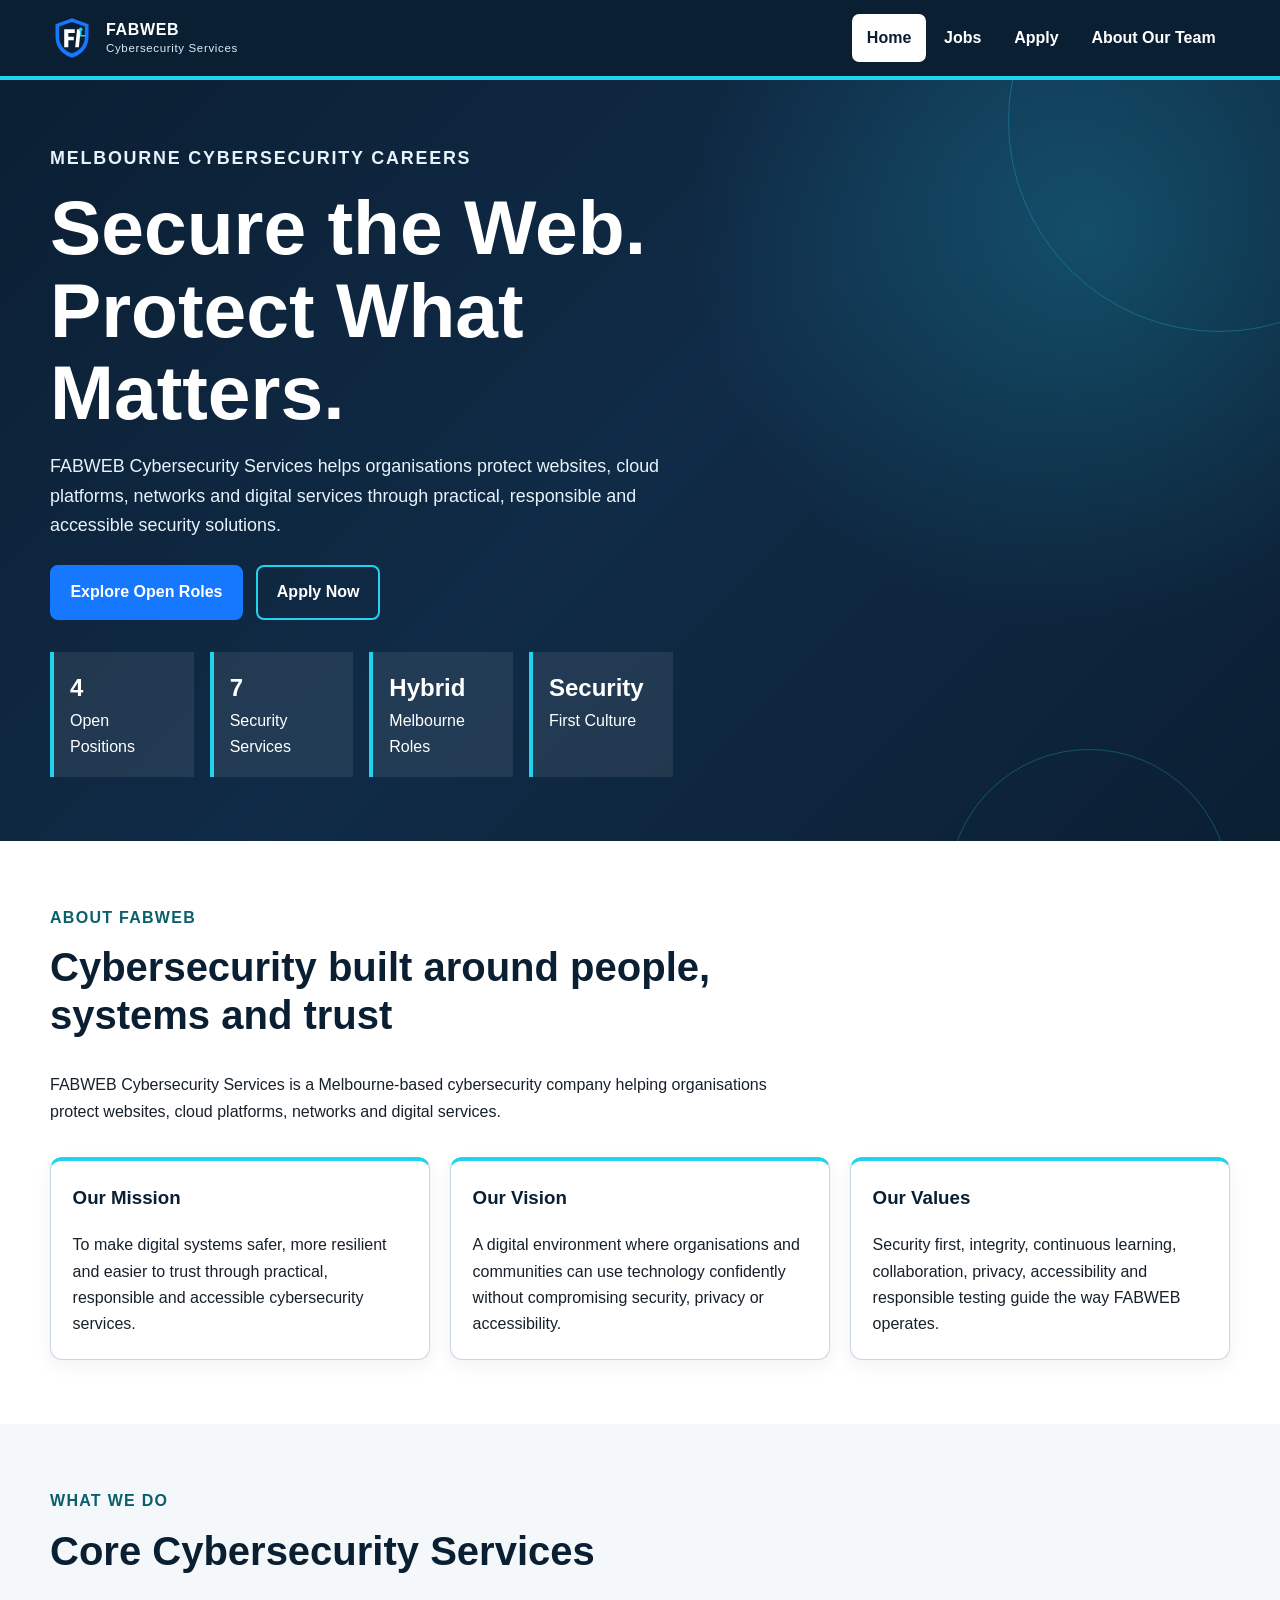
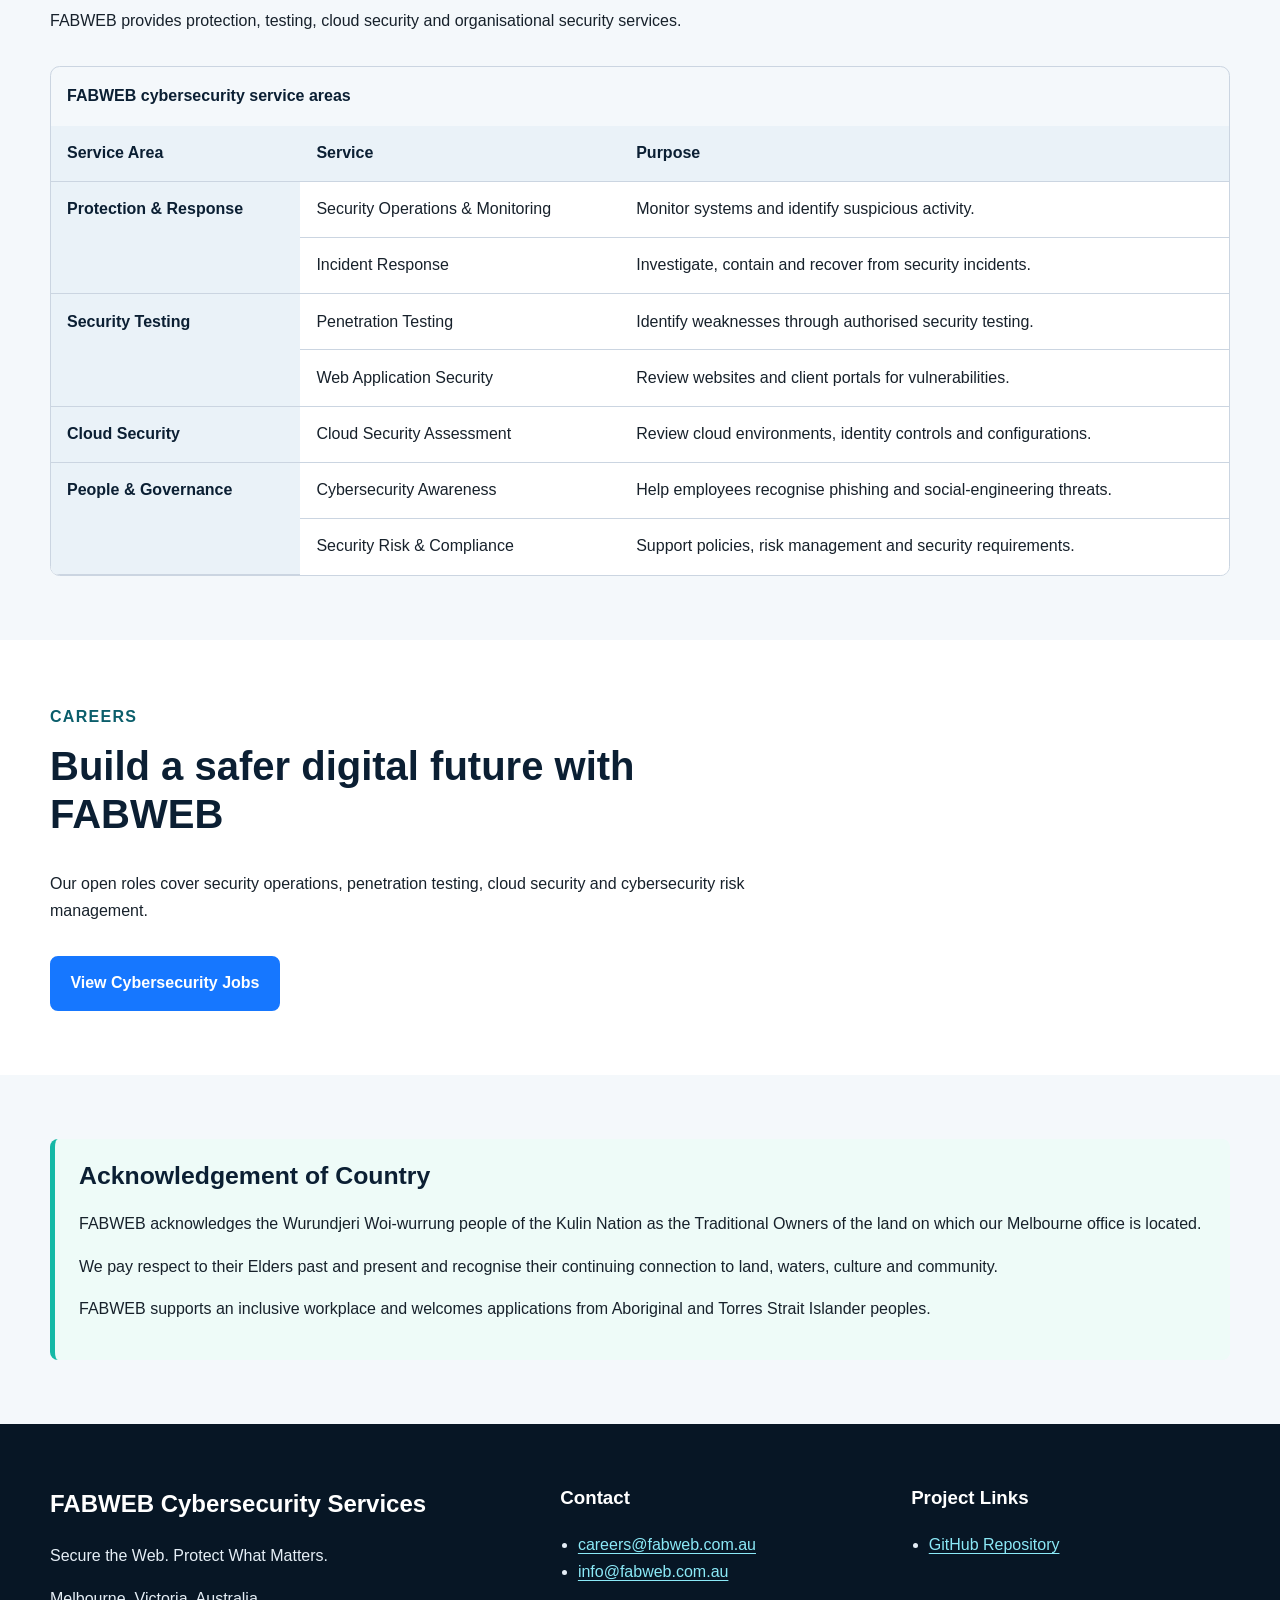
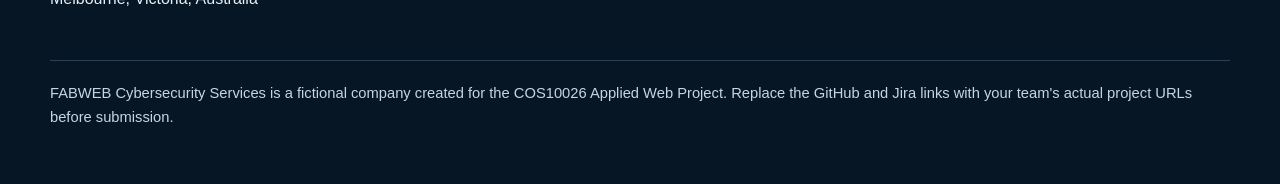
==== commit 9b06e7bf: "Making few ammendments to the home and apply pages" ====
--- a/index.html
+++ b/index.html
@@ -10,7 +10,7 @@
   <link rel="stylesheet" href="styles/styles.css">
   <link rel="stylesheet" href="styles/layout.css">
   <style>
-    /* Embedded CSS demonstration required by the assessment. */
+    
     .home-highlight {
       border-top: 4px solid #22D3EE;
     }
@@ -202,9 +202,7 @@
         <section>
           <h3>Project Links</h3>
           <ul>
-            <li><a href="https://github.com/" target="_blank" rel="noopener">GitHub Repository</a></li>
-            <li><a href="https://www.atlassian.com/software/jira" target="_blank" rel="noopener">Jira Project Board</a>
-            </li>
+            <li><a href="https://github.com/RShashimalKarunasinghe/Applied-Web-Project.git" target="_blank" rel="noopener">GitHub Repository</a></li>
           </ul>
         </section>
       </div>
